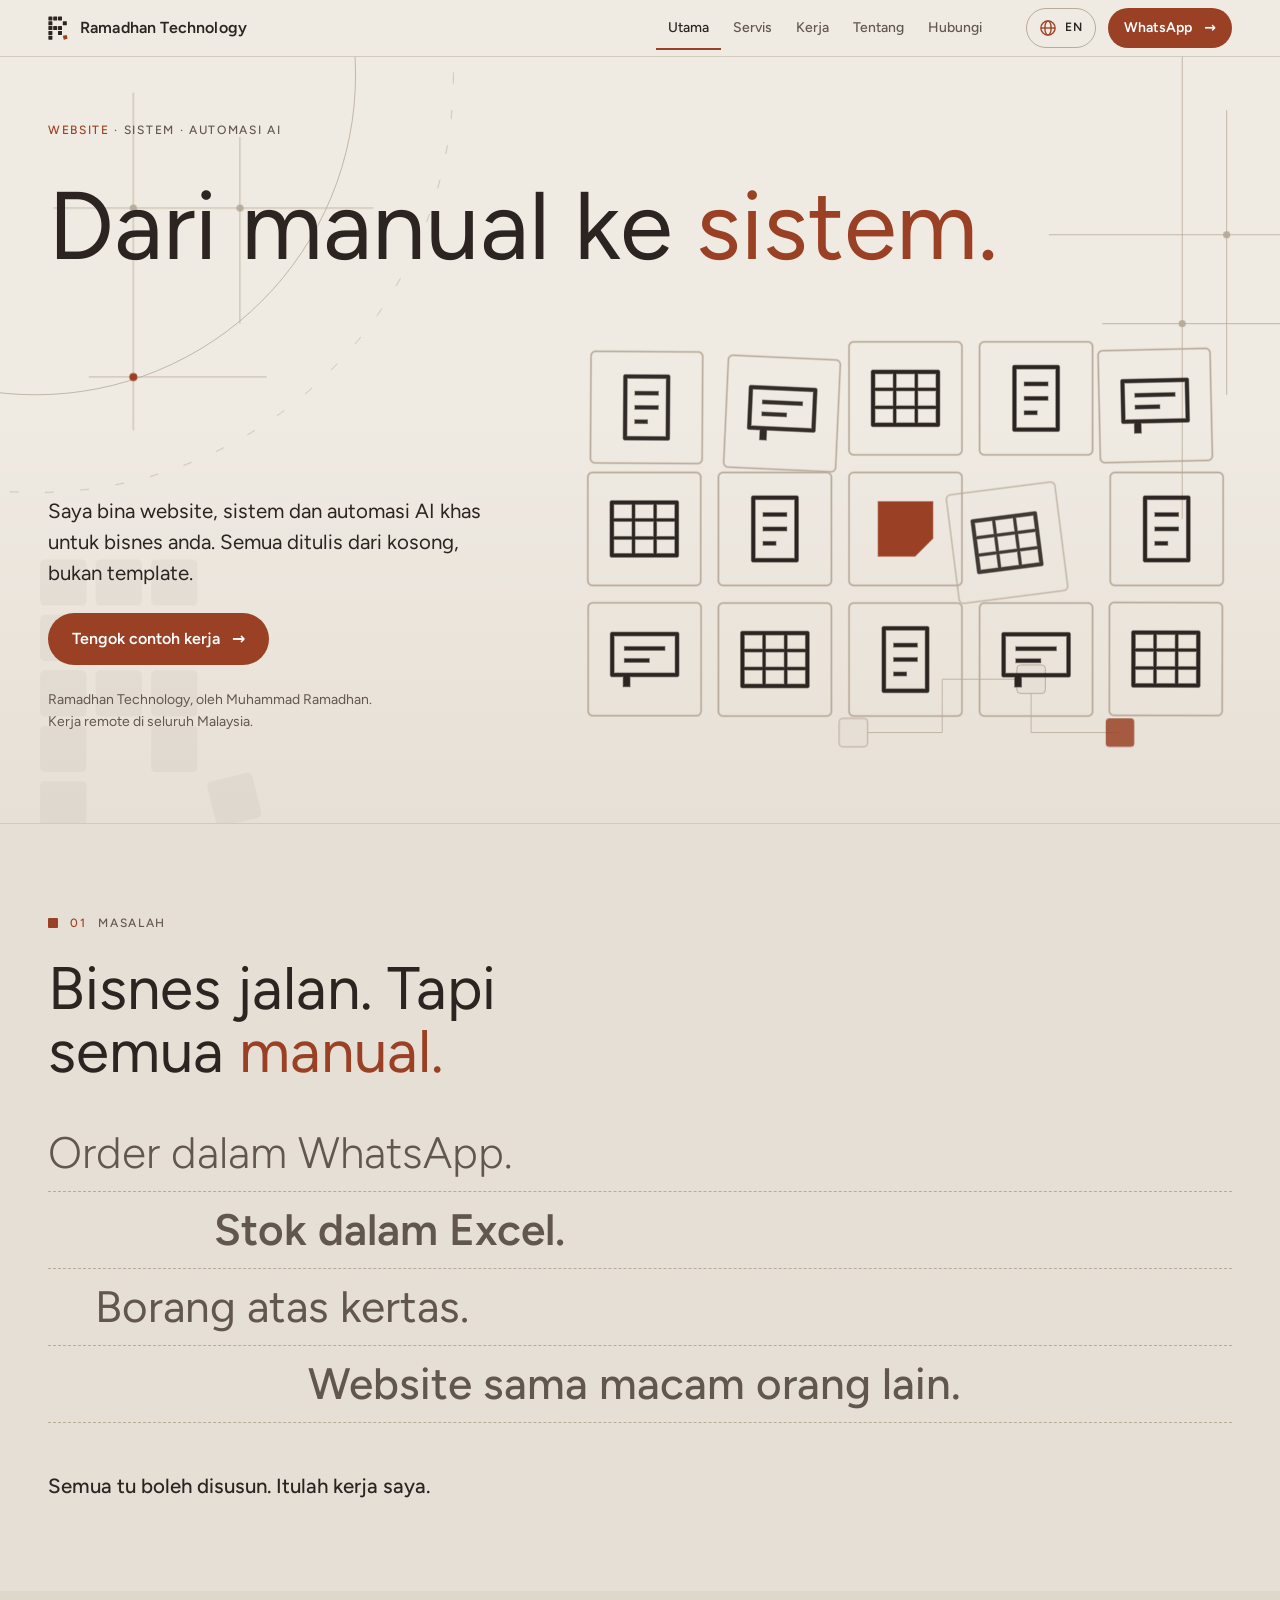
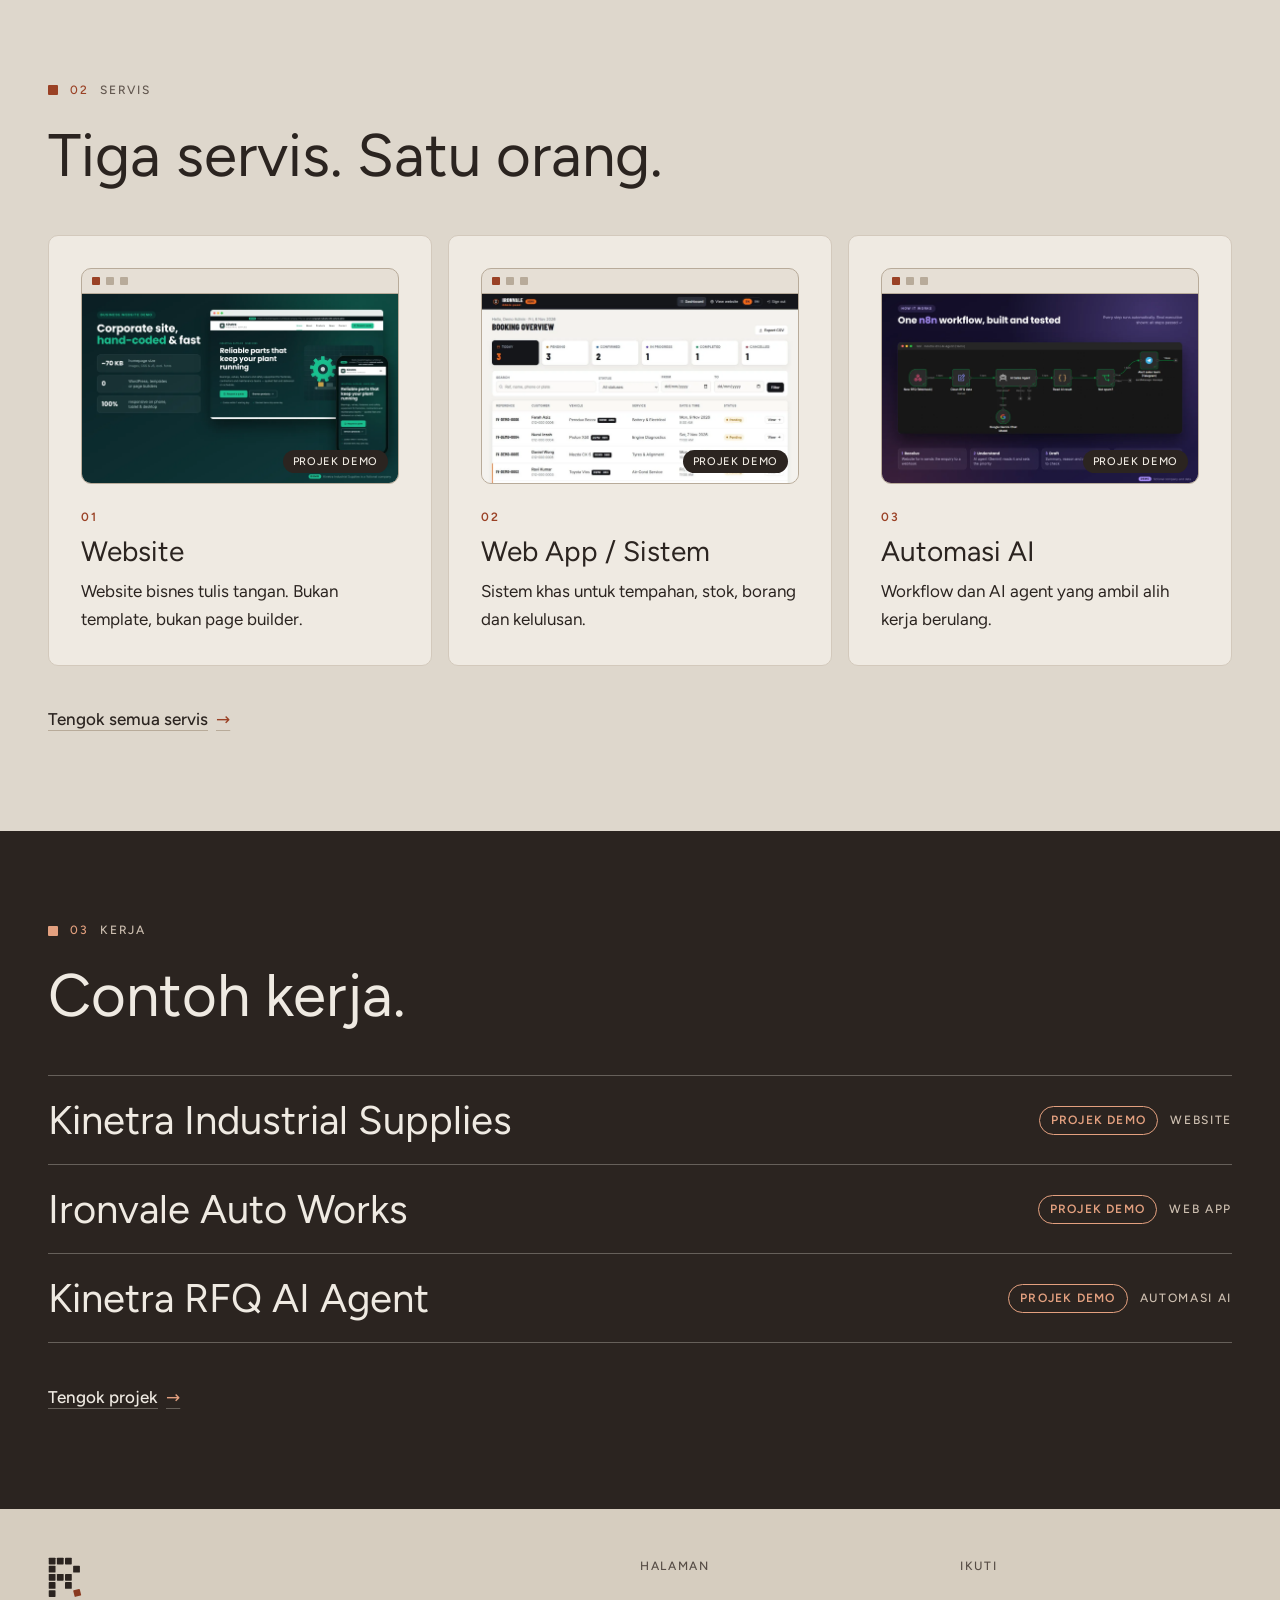
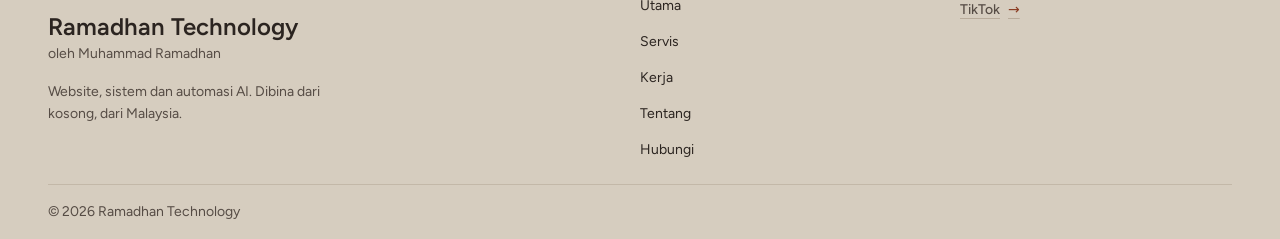
==== ms/index.html @ 1b5b7b39 "Publish site" ====
<!doctype html>
<!-- GENERATED FILE. Do not edit. Source: src/pages/index.php + src/partials/ + src/lang/ms.php. Rebuild: php tools/build.php -->
<html lang="ms">
<head>
  <meta charset="utf-8">
  <meta name="viewport" content="width=device-width, initial-scale=1">

  <title>Ramadhan Technology | Website, sistem dan automasi AI untuk bisnes anda</title>
  <meta name="description" content="Website, sistem web dan automasi AI khas untuk bisnes di Malaysia. Ditulis dari kosong, bukan template. Kerja remote di seluruh Malaysia.">

  <!-- Tells search engines the address of this page and where its other-language twin lives. -->
  <link rel="canonical" href="https://ramadhan-technology.github.io/ms/">
  <link rel="alternate" hreflang="en" href="https://ramadhan-technology.github.io/">
  <link rel="alternate" hreflang="ms" href="https://ramadhan-technology.github.io/ms/">
  <link rel="alternate" hreflang="x-default" href="https://ramadhan-technology.github.io/">
  <meta name="theme-color" content="#E6DFD5">

  <!-- Icons: SVG for browser tabs, PNG for iPhone home screens, manifest for Android "add to home screen". -->
  <link rel="icon" href="../assets/img/logo/favicon.svg" type="image/svg+xml">
  <link rel="apple-touch-icon" href="../assets/img/logo/apple-touch-icon.png">
  <link rel="manifest" href="../site.webmanifest">

  <!-- How the link looks when shared (WhatsApp, TikTok, Facebook, X). The image must be a full address. -->
  <meta property="og:type" content="website">
  <meta property="og:site_name" content="Ramadhan Technology">
  <meta property="og:title" content="Ramadhan Technology | Website, sistem dan automasi AI untuk bisnes anda">
  <meta property="og:description" content="Website, sistem web dan automasi AI khas untuk bisnes di Malaysia. Ditulis dari kosong, bukan template. Kerja remote di seluruh Malaysia.">
  <meta property="og:url" content="https://ramadhan-technology.github.io/ms/">
  <meta property="og:locale" content="ms_MY">
  <meta property="og:image" content="https://ramadhan-technology.github.io/assets/img/og/og-image.png">
  <meta property="og:image:width" content="1200">
  <meta property="og:image:height" content="630">
  <meta property="og:image:alt" content="Ramadhan Technology: Dari manual ke sistem.">
  <meta name="twitter:card" content="summary_large_image">

  <!-- Structured data: tells search engines, in their own format, what this business is.
       Only facts that are true and public. No phone number, no street address, no prices. -->
  <script type="application/ld+json">
{
    "@context": "https://schema.org",
    "@type": "ProfessionalService",
    "name": "Ramadhan Technology",
    "url": "https://ramadhan-technology.github.io/ms/",
    "description": "Website, sistem web dan automasi AI khas untuk bisnes di Malaysia. Ditulis dari kosong, bukan template. Kerja remote di seluruh Malaysia.",
    "image": "https://ramadhan-technology.github.io/assets/img/og/og-image.png",
    "areaServed": {
        "@type": "Country",
        "name": "Malaysia"
    },
    "founder": {
        "@type": "Person",
        "name": "Muhammad Ramadhan"
    },
    "knowsLanguage": [
        "en",
        "ms"
    ],
    "sameAs": [
        "https://www.tiktok.com/@muhamadramadhan5916"
    ],
    "hasOfferCatalog": {
        "@type": "OfferCatalog",
        "name": "Servis",
        "itemListElement": [
            {
                "@type": "Offer",
                "itemOffered": {
                    "@type": "Service",
                    "name": "Website",
                    "description": "Website bisnes tulis tangan. Bukan template, bukan page builder."
                }
            },
            {
                "@type": "Offer",
                "itemOffered": {
                    "@type": "Service",
                    "name": "Web App / Sistem",
                    "description": "Sistem khas untuk tempahan, stok, borang dan kelulusan."
                }
            },
            {
                "@type": "Offer",
                "itemOffered": {
                    "@type": "Service",
                    "name": "Automasi AI",
                    "description": "Workflow dan AI agent yang ambil alih kerja berulang."
                }
            }
        ]
    }
}
  </script>

  <!-- Preload the two fonts so the headline does not flash in a fallback font. -->
  <link rel="preload" href="../assets/fonts/figtree-latin-var.woff2" as="font" type="font/woff2" crossorigin>

  <!-- One stylesheet. It is generated from the six files in assets/css/ by tools/build.php
       (tokens, base, layout, components, sections, motion, in that order). Edit those, not site.css. -->
  <link rel="stylesheet" href="../assets/css/site.css?v=e5fca1a1">

  <!-- Runs before the page is drawn. Adds the class "js" to <html> so motion.css may hide elements that
       JavaScript will animate in. Skipped entirely when the visitor asked for reduced motion.
       Safety net: if the animation code has not started after 4 seconds (slow network, blocked file),
       the class is removed again and everything simply shows. Nothing can stay invisible. -->
  <script>
    if (!matchMedia('(prefers-reduced-motion: reduce)').matches) {
      document.documentElement.classList.add('js');
      setTimeout(function () {
        if (!window.__motionReady) document.documentElement.classList.remove('js');
      }, 4000);
    }
  </script>

  <!-- Libraries (self-hosted, versions in CREDITS.md). "defer" = download in parallel, run after the HTML is parsed, in this order. -->
  <script defer src="../assets/vendor/gsap.min.js?v=ff86cb55"></script>
  <script defer src="../assets/vendor/ScrollTrigger.min.js?v=2e3b8c36"></script>
  <script defer src="../assets/vendor/SplitText.min.js?v=6631fa05"></script>
  <!-- Import map: makes the browser fetch the current version of every JavaScript module (see import_map() in tools/build.php). Must come before the first module script. -->
  <script type="importmap">{
    "imports": {
        "../assets/js/main.js": "../assets/js/main.js?v=f33dfee9",
        "../assets/js/motion/micro.js": "../assets/js/motion/micro.js?v=b229359f",
        "../assets/js/motion/reveal.js": "../assets/js/motion/reveal.js?v=735575f1",
        "../assets/js/motion/sections.js": "../assets/js/motion/sections.js?v=23dfea08",
        "../assets/js/motion/smooth-scroll.js": "../assets/js/motion/smooth-scroll.js?v=a37d7d11",
        "../assets/js/motion/text.js": "../assets/js/motion/text.js?v=7a8203f7",
        "../assets/js/motion/tokens.js": "../assets/js/motion/tokens.js?v=127d6581",
        "../assets/js/webgl/hero-shaders.js": "../assets/js/webgl/hero-shaders.js?v=37693c54",
        "../assets/js/webgl/hero.js": "../assets/js/webgl/hero.js?v=019653df",
        "../assets/js/work.js": "../assets/js/work.js?v=d41ed4db"
    }
}</script>
  <!-- Our own code. type="module" scripts are deferred too and run after the three above. -->
  <script type="module" src="../assets/js/main.js?v=f33dfee9"></script>
</head>
<body>

<a class="skip-link" href="#content">Terus ke kandungan</a>

<!-- SVG artwork defined once and reused with <use>. All original, drawn for this project. -->
<svg width="0" height="0" style="position:absolute" aria-hidden="true" focusable="false">
  <defs>
    <!-- Logo mark "Grid R". currentColor = module colour, --mark-accent = the tilted foot. -->
    <symbol id="mark" viewBox="0 0 50 62">
      <g fill="currentColor">
        <rect x="1" y="1" width="10" height="10" rx="1"/><rect x="13" y="1" width="10" height="10" rx="1"/><rect x="25" y="1" width="10" height="10" rx="1"/>
        <rect x="1" y="13" width="10" height="10" rx="1"/><rect x="37" y="13" width="10" height="10" rx="1"/>
        <rect x="1" y="25" width="10" height="10" rx="1"/><rect x="13" y="25" width="10" height="10" rx="1"/><rect x="25" y="25" width="10" height="10" rx="1"/>
        <rect x="1" y="37" width="10" height="10" rx="1"/><rect x="25" y="37" width="10" height="10" rx="1"/>
        <rect x="1" y="49" width="10" height="10" rx="1"/>
      </g>
      <rect x="38" y="48" width="10" height="10" rx="1" fill="var(--mark-accent, currentColor)" transform="rotate(-14 43 53)"/>
    </symbol>

    <!-- The four "fragments" of a manual business. Each is drawn in a 64x64 box so they can share one grid. -->
    <symbol id="frag-slip" viewBox="0 0 64 64">   <!-- a paper slip -->
      <rect x="12" y="4" width="40" height="56" rx="2" fill="none" stroke="currentColor" stroke-width="2.5"/>
      <path d="M20 18h24M20 28h24M20 38h14" stroke="currentColor" stroke-width="2.5" fill="none"/>
    </symbol>
    <symbol id="frag-chat" viewBox="0 0 64 64">   <!-- a chat bubble -->
      <path d="M6 12h52v32H26l-12 10V44H6z" fill="none" stroke="currentColor" stroke-width="2.5" stroke-linejoin="round"/>
      <path d="M16 24h32M16 33h20" stroke="currentColor" stroke-width="2.5" fill="none"/>
    </symbol>
    <symbol id="frag-cells" viewBox="0 0 64 64">  <!-- spreadsheet cells -->
      <rect x="6" y="10" width="52" height="44" fill="none" stroke="currentColor" stroke-width="2.5"/>
      <path d="M6 25h52M6 40h52M24 10v44M41 10v44" stroke="currentColor" stroke-width="2.5" fill="none"/>
    </symbol>
    <symbol id="frag-note" viewBox="0 0 64 64">   <!-- a sticky note -->
      <path d="M10 10h44v32L42 54H10z" fill="currentColor"/>
    </symbol>

    <!-- One small illustration per service. -->
    <symbol id="art-web" viewBox="0 0 160 100">   <!-- a browser window made of modules -->
      <rect x="2" y="2" width="156" height="96" rx="6" fill="none" stroke="currentColor" stroke-width="2"/>
      <path d="M2 20h156" stroke="currentColor" stroke-width="2"/>
      <rect x="12" y="8" width="6" height="6" fill="currentColor"/><rect x="22" y="8" width="6" height="6" fill="currentColor"/>
      <rect x="14" y="32" width="70" height="12" fill="currentColor"/>
      <rect x="14" y="50" width="46" height="6" fill="currentColor" opacity=".5"/>
      <rect x="14" y="68" width="34" height="14" rx="7" fill="var(--color-accent)"/>
      <rect x="100" y="32" width="44" height="50" fill="none" stroke="currentColor" stroke-width="2"/>
    </symbol>
    <symbol id="art-app" viewBox="0 0 160 100">   <!-- a table of records with one row highlighted -->
      <rect x="2" y="2" width="156" height="96" rx="6" fill="none" stroke="currentColor" stroke-width="2"/>
      <path d="M2 26h156M2 50h156M2 74h156M52 2v96M108 2v96" stroke="currentColor" stroke-width="2" opacity=".55"/>
      <rect x="3" y="51" width="154" height="22" fill="var(--color-accent)"/>
      <rect x="12" y="11" width="28" height="6" fill="currentColor"/><rect x="62" y="11" width="34" height="6" fill="currentColor"/><rect x="118" y="11" width="24" height="6" fill="currentColor"/>
    </symbol>
    <symbol id="art-ai" viewBox="0 0 160 100">    <!-- a workflow: three steps joined by lines -->
      <path d="M34 50h30M96 50h30" stroke="currentColor" stroke-width="2"/>
      <rect x="6" y="36" width="28" height="28" rx="4" fill="none" stroke="currentColor" stroke-width="2"/>
      <rect x="64" y="34" width="32" height="32" rx="4" fill="var(--color-accent)"/>
      <rect x="126" y="36" width="28" height="28" rx="4" fill="none" stroke="currentColor" stroke-width="2"/>
      <path d="M80 34V14h50v22M80 66v20H30V64" stroke="currentColor" stroke-width="2" fill="none" opacity=".55"/>
    </symbol>
  </defs>
</svg>

<header class="site-header">
  <div class="container site-header__inner">
    <a class="brand" href="./" aria-label="Ramadhan Technology, kembali ke halaman utama">
      <svg class="brand__mark" width="20" height="25" aria-hidden="true"><use href="#mark"/></svg>
      <span class="brand__name">Ramadhan Technology</span>
    </a>

    <!-- Desktop menu: a plain row of links (hidden on phones). -->
    <nav class="nav" aria-label="Menu utama">
      <a class="nav__link" href="./" aria-current="page">Utama</a>
      <a class="nav__link" href="services.html">Servis</a>
      <a class="nav__link" href="work.html">Kerja</a>
      <a class="nav__link" href="about.html">Tentang</a>
      <a class="nav__link" href="contact.html">Hubungi</a>
    </nav>

    <div class="site-header__actions">
      <!-- Language switch: a globe plus the code of the OTHER language. One tap goes to the same page
           in that language. It is a plain link (each language is its own page), so no JavaScript. -->
      <a class="lang-switch" href="../" lang="en" hreflang="en">
        <svg class="lang-switch__icon" viewBox="0 0 24 24" width="18" height="18" aria-hidden="true">
          <!-- globe: outline, equator, one meridian -->
          <g fill="none" stroke="currentColor" stroke-width="1.8">
            <circle cx="12" cy="12" r="9.5"/>
            <path d="M2.5 12h19"/>
            <ellipse cx="12" cy="12" rx="4.2" ry="9.5"/>
          </g>
        </svg>
        <!-- Screen readers hear the full sentence; sighted visitors see the short code. -->
        <span class="visually-hidden">Switch to English</span>
        <span aria-hidden="true">EN</span>
      </a>

      <a class="btn btn--small site-header__cta" href="https://wa.me/60196775621?text=Salam%2C%20saya%20nak%20bincang%20projek%20untuk%20bisnes%20saya." target="_blank" rel="noopener">WhatsApp</a>

      <!-- Phone menu: <details> is a native open/close element, so it works without JavaScript (hidden on desktop). -->
      <details class="menu">
        <!-- Three bars that turn into an X when open. The word "Menu" stays for screen readers. -->
        <summary class="menu__button">
          <span class="menu__icon" aria-hidden="true"><i></i><i></i><i></i></span>
          <span class="visually-hidden">Menu</span>
        </summary>
        <nav class="menu__panel" aria-label="Menu utama">
          <a class="menu__link" href="./" aria-current="page">Utama</a>
          <a class="menu__link" href="services.html">Servis</a>
          <a class="menu__link" href="work.html">Kerja</a>
          <a class="menu__link" href="about.html">Tentang</a>
          <a class="menu__link" href="contact.html">Hubungi</a>
        </nav>
      </details>
    </div>
  </div>
</header>

<main id="content">

  <!-- ============================ HERO ============================ -->
  <section class="hero" aria-labelledby="hero-title">
    <div class="backdrop" aria-hidden="true">
      <svg viewBox="0 0 1440 900" preserveAspectRatio="xMidYMin slice" focusable="false">
        <defs>
          <radialGradient id="bd-glow" cx="78%" cy="18%" r="55%">
            <stop offset="0" style="stop-color: var(--color-backdrop-glow); stop-opacity: 1"/>
            <stop offset="1" style="stop-color: var(--color-backdrop-glow); stop-opacity: 0"/>
          </radialGradient>
          <linearGradient id="bd-mist" x1="0" y1="0" x2="0" y2="1">
            <stop offset="0.45" style="stop-color: var(--color-bg); stop-opacity: 0"/>
            <stop offset="1" style="stop-color: var(--color-bg); stop-opacity: 1"/>
          </linearGradient>
        </defs>

        <!-- soft light and mist -->
        <rect width="1440" height="900" fill="url(#bd-glow)"/>
        <rect width="1440" height="900" fill="url(#bd-mist)"/>

        <!-- large arcs, top left -->
        <circle class="backdrop__line" pathLength="1" cx="40" cy="20" r="360"/>
        <circle class="backdrop__line backdrop__line--faint" pathLength="1" cx="40" cy="20" r="470"/>

        <!-- crosshair cluster, top left -->
        <line class="backdrop__line" pathLength="1" x1="150" y1="40"  x2="150" y2="420"/>
        <line class="backdrop__line" pathLength="1" x1="270" y1="90"  x2="270" y2="300"/>
        <line class="backdrop__line" pathLength="1" x1="60"  y1="170" x2="420" y2="170"/>
        <line class="backdrop__line" pathLength="1" x1="100" y1="360" x2="300" y2="360"/>
        <circle class="backdrop__node" cx="150" cy="170" r="4"/>
        <circle class="backdrop__node" cx="270" cy="170" r="4"/>
        <circle class="backdrop__node backdrop__node--accent" cx="150" cy="360" r="4.5"/>

        <!-- crosshair cluster, right -->
        <line class="backdrop__line" pathLength="1" x1="1330" y1="0"   x2="1330" y2="520"/>
        <line class="backdrop__line" pathLength="1" x1="1380" y1="60"  x2="1380" y2="380"/>
        <line class="backdrop__line" pathLength="1" x1="1180" y1="200" x2="1440" y2="200"/>
        <line class="backdrop__line" pathLength="1" x1="1240" y1="300" x2="1440" y2="300"/>
        <circle class="backdrop__node" cx="1380" cy="200" r="4"/>
        <circle class="backdrop__node" cx="1330" cy="300" r="4"/>

        <!-- a small workflow: three modules joined by right-angled connectors, bottom right -->
        <path class="backdrop__line" pathLength="1" d="M960 760 H1060 V700 H1160 V760 H1260"/>
        <rect class="backdrop__module" x="944" y="744" width="32" height="32" rx="4"/>
        <rect class="backdrop__module" x="1144" y="684" width="32" height="32" rx="4"/>
        <rect class="backdrop__module backdrop__module--accent" x="1244" y="744" width="32" height="32" rx="4"/>

        <!-- Grid R mark as a watermark, bottom left -->
        <g class="backdrop__mark" transform="translate(40 560) scale(5.2)">
          <rect x="1" y="1" width="10" height="10" rx="1"/><rect x="13" y="1" width="10" height="10" rx="1"/><rect x="25" y="1" width="10" height="10" rx="1"/>
          <rect x="1" y="13" width="10" height="10" rx="1"/><rect x="37" y="13" width="10" height="10" rx="1"/>
          <rect x="1" y="25" width="10" height="10" rx="1"/><rect x="13" y="25" width="10" height="10" rx="1"/><rect x="25" y="25" width="10" height="10" rx="1"/>
          <rect x="1" y="37" width="10" height="10" rx="1"/><rect x="25" y="37" width="10" height="10" rx="1"/>
          <rect x="1" y="49" width="10" height="10" rx="1"/>
          <rect x="38" y="48" width="10" height="10" rx="1" transform="rotate(-14 43 53)"/>
        </g>
      </svg>
    </div>
    <div class="container hero__inner">
      <p class="label hero__label"><span class="label__accent">Website</span> · Sistem · Automasi AI</p>

      <h1 class="hero__title" id="hero-title">Dari manual ke <span class="accent">sistem.</span></h1>

      <div class="hero__body">
        <p class="lead hero__lead">Saya bina website, sistem dan automasi AI khas untuk bisnes anda. Semua ditulis dari kosong, bukan template.</p>
        <div class="hero__cta">
          <!-- One WhatsApp button per screen size is enough (header on desktop, floating button on phones),
               so the hero leads to the proof instead (Ramadhan, 2026-11-15). -->
          <a class="btn" href="work.html">Tengok contoh kerja</a>
        </div>
        <p class="hero__byline">Ramadhan Technology, oleh Muhammad Ramadhan. Kerja remote di seluruh Malaysia.</p>
      </div>

      <!-- Static picture of the idea: loose fragments on the left, the same fragments locked into a grid on the right.
           In Phase 3 the WebGL effect is layered over this; it stays as the fallback when WebGL is unavailable. -->
      <figure class="hero__visual" aria-hidden="true">
        <svg viewBox="0 0 720 340" preserveAspectRatio="xMidYMid meet">
          <!-- Loose: rotated, overlapping, dim -->
          <g class="hero__loose">
            <use href="#frag-slip"  width="80" height="80" transform="translate(18 26) rotate(-14 40 40)"/>
            <use href="#frag-chat"  width="84" height="84" transform="translate(122 8) rotate(9 42 42)"/>
            <use href="#frag-cells" width="76" height="76" transform="translate(44 150) rotate(18 38 38)"/>
            <use href="#frag-note"  width="58" height="58" transform="translate(168 112) rotate(-22 29 29)"/>
            <use href="#frag-chat"  width="72" height="72" transform="translate(4 252) rotate(-7 36 36)"/>
            <use href="#frag-slip"  width="74" height="74" transform="translate(150 232) rotate(12 37 37)"/>
          </g>
          <!-- On the way: almost straight -->
          <g class="hero__moving">
            <use href="#frag-cells" width="64" height="64" transform="translate(262 52) rotate(6 32 32)"/>
            <use href="#frag-note"  width="50" height="50" transform="translate(290 212) rotate(-8 25 25)"/>
          </g>
          <!-- Ordered: a 3x3 grid, 104 px pitch, every piece upright -->
          <g class="hero__grid">
            <g fill="none" stroke="var(--color-line-strong)" stroke-width="1.5">
              <rect x="396" y="14"  width="96" height="96" rx="6"/><rect x="500" y="14"  width="96" height="96" rx="6"/><rect x="604" y="14"  width="96" height="96" rx="6"/>
              <rect x="396" y="118" width="96" height="96" rx="6"/><rect x="500" y="118" width="96" height="96" rx="6"/><rect x="604" y="118" width="96" height="96" rx="6"/>
              <rect x="396" y="222" width="96" height="96" rx="6"/><rect x="500" y="222" width="96" height="96" rx="6"/><rect x="604" y="222" width="96" height="96" rx="6"/>
            </g>
            <use href="#frag-slip"  width="60" height="60" x="414" y="32"/>
            <use href="#frag-chat"  width="60" height="60" x="518" y="32"/>
            <use href="#frag-cells" width="60" height="60" x="622" y="32"/>
            <use href="#frag-cells" width="60" height="60" x="414" y="136"/>
            <use href="#frag-note"  width="60" height="60" x="518" y="136" class="accent"/>
            <use href="#frag-slip"  width="60" height="60" x="622" y="136"/>
            <use href="#frag-chat"  width="60" height="60" x="414" y="240"/>
            <use href="#frag-slip"  width="60" height="60" x="518" y="240"/>
            <use href="#frag-cells" width="60" height="60" x="622" y="240"/>
          </g>
        </svg>
      </figure>
    </div>
  </section>

  <!-- ============================ 01 THE PROBLEM ============================ -->
  <section class="section problem" aria-labelledby="problem-title">
    <div class="container">
      <p class="section-tag"><span class="section-tag__num">01</span> Masalah</p>
      <h2 data-reveal="lines" class="section-title" id="problem-title">Bisnes jalan. Tapi semua <span class="accent">manual.</span></h2>

      <!-- Each line is set at a different width on purpose: the type itself looks disorganised.
           On scroll they line up (assets/js/motion/sections.js). -->
      <ul class="problem__list">
        <li class="problem__item problem__item--a">Order dalam WhatsApp.</li>
        <li class="problem__item problem__item--b">Stok dalam Excel.</li>
        <li class="problem__item problem__item--c">Borang atas kertas.</li>
        <li class="problem__item problem__item--d">Website sama macam orang lain.</li>
      </ul>

      <p data-reveal="fade" class="lead problem__close">Semua tu boleh disusun. Itulah kerja saya.</p>
    </div>
  </section>

  <!-- ============================ 02 SERVICES (summary) ============================ -->
  <section class="section section--band" aria-labelledby="services-title">
    <div class="container">
      <p class="section-tag"><span class="section-tag__num">02</span> Servis</p>
      <h2 data-reveal="lines" class="section-title" id="services-title">Tiga servis. Satu orang.</h2>

      <div class="teasers">
        <a data-reveal="snap" class="card teaser" href="services.html#web">
          <figure class="mini-frame" aria-hidden="true"><div class="frame__bar"><i></i><i></i><i></i></div><img src="../assets/img/work/kinetra-01.webp" width="1280" height="769" loading="lazy" decoding="async" alt=""><span class="mini-frame__badge">Projek demo</span></figure>          <p class="service__num">01</p>
          <h3 class="service__title">Website</h3>
          <p class="service__text">Website bisnes tulis tangan. Bukan template, bukan page builder.</p>
        </a>
        <a data-reveal="snap" class="card teaser" href="services.html#app">
          <figure class="mini-frame" aria-hidden="true"><div class="frame__bar"><i></i><i></i><i></i></div><img src="../assets/img/work/ironvale-02.webp" width="1280" height="769" loading="lazy" decoding="async" alt=""><span class="mini-frame__badge">Projek demo</span></figure>          <p class="service__num">02</p>
          <h3 class="service__title">Web App / Sistem</h3>
          <p class="service__text">Sistem khas untuk tempahan, stok, borang dan kelulusan.</p>
        </a>
        <a data-reveal="snap" class="card teaser" href="services.html#ai">
          <figure class="mini-frame" aria-hidden="true"><div class="frame__bar"><i></i><i></i><i></i></div><img src="../assets/img/work/rfq-agent-01.webp" width="1280" height="769" loading="lazy" decoding="async" alt=""><span class="mini-frame__badge">Projek demo</span></figure>          <p class="service__num">03</p>
          <h3 class="service__title">Automasi AI</h3>
          <p class="service__text">Workflow dan AI agent yang ambil alih kerja berulang.</p>
        </a>
      </div>

      <p data-reveal="fade" class="section-more"><a class="link-arrow" href="services.html">Tengok semua servis</a></p>
    </div>
  </section>

  <!-- ============================ 03 WORK (teaser) ============================ -->
  <section class="section section--dark" aria-labelledby="work-title">
    <div class="container">
      <p class="section-tag"><span class="section-tag__num">03</span> Kerja</p>
      <h2 data-reveal="lines" class="section-title" id="work-title">Contoh kerja.</h2>

      <ul class="work-index">
        <li data-reveal="snap">
          <a class="work-index__row" href="work.html#kinetra">
            <span class="work-index__title">Kinetra Industrial Supplies</span>
            <span class="work-index__meta"><span class="badge">Projek demo</span> <span class="label">Website</span></span>
          </a>
        </li>
        <li data-reveal="snap">
          <a class="work-index__row" href="work.html#ironvale">
            <span class="work-index__title">Ironvale Auto Works</span>
            <span class="work-index__meta"><span class="badge">Projek demo</span> <span class="label">Web App</span></span>
          </a>
        </li>
        <li data-reveal="snap">
          <a class="work-index__row" href="work.html#rfq-agent">
            <span class="work-index__title">Kinetra RFQ AI Agent</span>
            <span class="work-index__meta"><span class="badge">Projek demo</span> <span class="label">Automasi AI</span></span>
          </a>
        </li>
      </ul>

      <p data-reveal="fade" class="section-more"><a class="link-arrow" href="work.html">Tengok projek</a></p>
    </div>
  </section>
</main>

<footer class="site-footer">
  <div class="container site-footer__inner">
    <div class="site-footer__brand">
      <svg class="site-footer__mark" width="34" height="42" aria-hidden="true"><use href="#mark"/></svg>
      <p class="site-footer__name">Ramadhan Technology</p>
      <p class="site-footer__by">oleh Muhammad Ramadhan</p>
      <p class="site-footer__line">Website, sistem dan automasi AI. Dibina dari kosong, dari Malaysia.</p>
    </div>

    <nav class="site-footer__links" aria-label="Halaman">
      <p class="label">Halaman</p>
      <a class="footer-link" href="./">Utama</a>
      <a class="footer-link" href="services.html">Servis</a>
      <a class="footer-link" href="work.html">Kerja</a>
      <a class="footer-link" href="about.html">Tentang</a>
      <a class="footer-link" href="contact.html">Hubungi</a>
    </nav>

    <div class="site-footer__links">
      <p class="label">Ikuti</p>
      <a class="link-arrow" href="https://www.tiktok.com/@muhamadramadhan5916" target="_blank" rel="noopener">TikTok</a>
    </div>

    <div class="site-footer__legal">
      <p>© 2026 Ramadhan Technology</p>
      <!-- SSM REGISTRATION SLOT (hidden on purpose).
           Do NOT show this until the registration is confirmed active by the owner.
           To show it: in src/partials/footer.php, fill in the number and move the <p> line below out of this comment.
           <p>No. Pendaftaran SSM: [PLACEHOLDER: SSM number]</p>
      -->
    </div>
  </div>
</footer>

<!-- Floating WhatsApp button, phones only (hidden from 45rem up, where the header button takes over).
     Round icon button when the OFFICIAL WhatsApp icon is saved as assets/img/brand/whatsapp.svg
     (download it from Meta's WhatsApp brand resources; use it unchanged). Without that file: a small text pill. -->
<a class="fab fab--icon" href="https://wa.me/60196775621?text=Salam%2C%20saya%20nak%20bincang%20projek%20untuk%20bisnes%20saya." target="_blank" rel="noopener" aria-label="WhatsApp saya"><img src="../assets/img/brand/whatsapp.svg" width="30" height="30" alt=""></a>

</body>
</html>
---- assets/css/site.css ----
/* GENERATED by tools/build.php from the other CSS files in this folder. Do not edit. */
@font-face{font-family: "Figtree";src: url("../fonts/figtree-latin-var.woff2") format("woff2");font-weight: 300 900;font-display: swap}:root{--color-bg: #E6DFD5;--color-bg-raised: #EFEAE2;--color-line: #D3C9BC;--color-line-strong: #B8AB9A;--color-text: #2B2420;--color-text-dim: #62574F;--color-accent: #9A4125;--color-accent-on-light: #9A4125;--color-on-accent: #FFFFFF;--color-paper: #EFEAE2;--color-ink: #2B2420;--color-bg-band: #DED7CC;--color-accent-on-dark: #E3A07F;--color-text-dim-on-dark: #CDBFB0;--color-backdrop-glow: #EFEAE2;--color-error: #B42318;--font-display: "Figtree", system-ui, -apple-system, "Segoe UI", Roboto, sans-serif;--font-body: "Figtree", system-ui, -apple-system, "Segoe UI", Roboto, sans-serif;--stretch-tight: 100%;--stretch-snug: 100%;--stretch-normal: 100%;--stretch-wide: 100%;--fs-hero: clamp(2.75rem, 7.5vw, 6rem);--fs-h2: clamp(2rem, 5vw, 3.75rem);--fs-h3: clamp(1.375rem, 2.4vw, 1.75rem);--fs-lead: clamp(1.125rem, 1.6vw, 1.375rem);--fs-body: 1.0625rem;--fs-small: 0.875rem;--fs-label: 0.75rem;--fw-body: 400;--fw-medium: 500;--fw-strong: 600;--fw-display: 400;--lh-tight: 1.05;--lh-snug: 1.1;--lh-body: 1.6;--tracking-label: 0.14em;--space-1: 0.25rem;--space-2: 0.5rem;--space-3: 0.75rem;--space-4: 1rem;--space-5: 1.5rem;--space-6: 2rem;--space-7: 3rem;--space-8: 4rem;--space-9: 6rem;--section-gap: clamp(3.5rem, 7vw, 6rem);--page-max: 82rem;--gutter: clamp(1rem, 4vw, 3rem);--header-h: 3.5rem;--radius-s: 4px;--radius-m: 10px;--radius-pill: 999px;--module: 10px;--dur-fast: 150ms;--dur-base: 300ms;--dur-slow: 700ms;--ease-out: cubic-bezier(0.16, 1, 0.3, 1);--ease-in-out: cubic-bezier(0.65, 0, 0.35, 1)}*, *::before, *::after{box-sizing: border-box}html{-webkit-text-size-adjust: 100%;scroll-padding-top: calc(var(--header-h) + 1rem)}body{margin: 0;background: var(--color-bg);color: var(--color-text);font-family: var(--font-body);font-size: var(--fs-body);font-weight: var(--fw-body);line-height: var(--lh-body);-webkit-font-smoothing: antialiased;overflow-wrap: break-word}h1, h2, h3, h4, p, ul, ol, dl, dd, figure, blockquote{margin: 0}ul, ol{padding: 0;list-style: none}img, svg{display: block;max-width: 100%}img{height: auto}a{color: inherit}button{font: inherit;color: inherit}:focus-visible{outline: 2px solid var(--color-accent);outline-offset: 3px;border-radius: 2px}::selection{background: var(--color-accent);color: var(--color-on-accent)}.visually-hidden{position: absolute;width: 1px;height: 1px;margin: -1px;padding: 0;border: 0;overflow: hidden;clip-path: inset(50%);white-space: nowrap}.skip-link{position: absolute;left: var(--gutter);top: -100px;z-index: 100;padding: var(--space-3) var(--space-4);background: var(--color-accent);color: var(--color-on-accent);font-weight: 700;border-radius: var(--radius-s)}.skip-link:focus{top: var(--space-3)}strong, b{font-weight: var(--fw-strong)}.container{width: 100%;max-width: var(--page-max);margin-inline: auto;padding-inline: var(--gutter)}main{overflow-x: clip}.section{padding-block: var(--section-gap);border-top: 1px solid var(--color-line)}.section-tag{display: flex;align-items: center;gap: var(--space-3);margin-bottom: var(--space-5);font-size: var(--fs-label);font-weight: var(--fw-medium);letter-spacing: var(--tracking-label);text-transform: uppercase;color: var(--color-text-dim)}.section-tag__num{color: var(--color-accent)}.section-tag::before{content: "";width: var(--module);height: var(--module);background: var(--color-accent);border-radius: 1px}.section-title{max-width: 20ch;font-family: var(--font-display);font-size: var(--fs-h2);font-weight: var(--fw-display);font-stretch: var(--stretch-tight);line-height: var(--lh-tight);text-transform: none;text-wrap: balance}.section-title--long{max-width: 20ch;font-size: clamp(2rem, 6.5vw, 4.25rem)}@media (min-width: 60rem){.section-title{font-stretch: var(--stretch-snug)}}.site-header{position: sticky;top: 0;z-index: 50;background: var(--color-bg-raised);border-bottom: 1px solid var(--color-line);transition: transform 350ms var(--ease-out)}.site-header.is-hidden{transform: translateY(-100%)}@media (prefers-reduced-motion: reduce){.site-header{transition: none}}.site-header__inner{display: flex;align-items: center;justify-content: space-between;gap: var(--space-4);height: var(--header-h)}.site-header__actions{display: flex;align-items: center;gap: var(--space-3)}.site-header .site-header__cta{display: none}@media (min-width: 45rem){.site-header .site-header__cta{display: inline-flex}}.site-footer{--color-text-dim: #564C45;--color-accent: #8A3A20;--color-line: #C3B8A8;background: #D6CDBF;border-top: 0;padding-block: var(--space-7) var(--space-6);color: var(--color-text-dim);font-size: var(--fs-small)}@media (max-width: 44.99rem){.site-footer{padding-bottom: var(--space-4)}.site-footer__legal{padding-right: 80px}}.site-footer__inner{display: grid;gap: var(--space-7)}.site-footer__mark{color: var(--color-text);--mark-accent: var(--color-accent);margin-bottom: var(--space-4)}.site-footer__name{font-family: var(--font-display);font-size: 1.5rem;font-weight: var(--fw-strong);font-stretch: var(--stretch-snug);line-height: 1;text-transform: none;color: var(--color-text)}.site-footer__by{margin-top: var(--space-1)}.site-footer__line{margin-top: var(--space-4);max-width: 32ch}.site-footer__links .label, .site-footer__lang .label{margin-bottom: var(--space-3)}.site-footer__legal{border-top: 1px solid var(--color-line);padding-top: var(--space-4);margin-top: calc(var(--space-4) - var(--space-7))}@media (min-width: 45rem){.site-footer{padding-bottom: var(--space-4)}.site-footer__inner{grid-template-columns: 2fr 1fr 1fr}.site-footer__legal{grid-column: 1 / -1}}.site-footer__links{display: grid;justify-items: start;align-content: start}.footer-link{display: inline-flex;align-items: center;min-height: 36px;color: var(--color-text);text-decoration: none}.footer-link:hover{color: var(--color-accent)}.nav{display: none}.nav__link{display: inline-flex;align-items: center;min-height: 44px;padding: 0 var(--space-3);font-size: var(--fs-small);font-weight: var(--fw-medium);text-decoration: none;color: var(--color-text-dim)}.nav__link:hover{color: var(--color-text)}.nav__link[aria-current="page"]{color: var(--color-text);box-shadow: inset 0 -2px 0 var(--color-accent)}.menu__button{display: grid;place-items: center;width: 44px;height: 44px;margin-right: -10px;cursor: pointer;list-style: none}.menu__button::-webkit-details-marker{display: none}.menu__icon{display: grid;gap: 6px;width: 24px}.menu__icon i{height: 2px;background: var(--color-text);border-radius: 1px;transition: transform var(--dur-base) var(--ease-out), opacity var(--dur-fast) var(--ease-out)}.menu[open] .menu__icon i:nth-child(1){transform: translateY(8px) rotate(45deg)}.menu[open] .menu__icon i:nth-child(2){opacity: 0}.menu[open] .menu__icon i:nth-child(3){transform: translateY(-8px) rotate(-45deg)}.menu__panel{position: fixed;left: 0;right: 0;top: var(--header-h);bottom: 0;display: flex;flex-direction: column;padding: var(--space-4) var(--gutter) calc(var(--space-6) + env(safe-area-inset-bottom, 0px));overflow-y: auto;background: var(--color-ink);color: var(--color-paper);--color-line: rgba(239, 234, 226, 0.14);--color-accent: var(--color-accent-on-dark);--color-on-accent: var(--color-ink)}html:has(.menu[open]){overflow: hidden}.menu__cta{margin-top: auto;padding-top: var(--space-6)}.menu__cta .btn{width: 100%;justify-content: center}.menu__link{display: flex;align-items: center;min-height: 56px;border-bottom: 1px solid var(--color-line);font-family: var(--font-display);font-size: 1.25rem;font-weight: var(--fw-display);font-stretch: var(--stretch-snug);text-transform: none;text-decoration: none}.menu__link[aria-current="page"]{color: var(--color-accent)}@media (min-width: 60rem){.nav{display: flex;margin-left: auto;margin-right: var(--space-4)}.menu{display: none}}.section--band{background: var(--color-bg-band);border-top: 0}.section--dark, .cta{--color-bg: var(--color-ink);--color-bg-raised: #352D28;--color-text: var(--color-paper);--color-text-dim: var(--color-text-dim-on-dark);--color-line: rgba(239, 234, 226, 0.14);--color-line-strong: rgba(239, 234, 226, 0.3);--color-accent: var(--color-accent-on-dark);--color-on-accent: var(--color-ink);background: var(--color-bg);color: var(--color-text);border-top: 0}.page-head{padding-block: var(--space-8) var(--space-7)}.page-head__lead{margin-top: var(--space-5);color: var(--color-text-dim)}.section--flush{border-top: 0;padding-top: 0}.section--flush .bento, .section--flush .work__list, .section--flush .why__grid{margin-top: 0}.section-more{margin-top: var(--space-6)}.accent{color: var(--color-accent)}.lead{font-size: var(--fs-lead);line-height: 1.5;max-width: 44ch}.label{font-size: var(--fs-label);font-weight: var(--fw-medium);letter-spacing: var(--tracking-label);text-transform: uppercase;color: var(--color-text-dim)}.label__accent{color: var(--color-accent)}.brand{display: inline-flex;align-items: center;gap: var(--space-3);min-height: 44px;text-decoration: none;--mark-accent: var(--color-accent)}.brand__mark{flex: none}.brand__name{font-family: var(--font-display);font-size: 1rem;font-weight: var(--fw-strong);font-stretch: var(--stretch-snug);line-height: 1;text-transform: none;letter-spacing: 0.01em;max-width: 6.2em;font-size: 0.875rem}@media (min-width: 45rem){.brand__name{max-width: none;font-size: 1rem;white-space: nowrap}}.btn{display: inline-flex;align-items: center;justify-content: center;gap: var(--space-3);min-height: 52px;padding: 0 var(--space-5);border-radius: var(--radius-pill);background: var(--color-accent);color: var(--color-on-accent);font-weight: var(--fw-strong);font-size: 1rem;line-height: 1;text-decoration: none;white-space: nowrap}.btn::after{content: "\2192"}.btn:hover{background: var(--color-text)}.btn--small{min-height: 40px;padding: 0 var(--space-4);font-size: var(--fs-small)}.btn--big{min-height: 64px;padding: 0 var(--space-6);font-size: 1.125rem}.btn--ink{background: var(--color-ink);color: var(--color-paper)}.btn--ink:hover{background: var(--color-paper);color: var(--color-ink)}.link-arrow{display: inline-flex;align-items: center;gap: var(--space-2);min-height: 44px;font-weight: var(--fw-medium);text-decoration: underline;text-decoration-color: var(--color-line-strong);text-underline-offset: 0.3em}.link-arrow::after{content: "\2192";color: var(--color-accent)}.link-arrow:hover{text-decoration-color: var(--color-accent)}.fab{position: fixed;right: var(--space-4);bottom: calc(var(--space-4) + env(safe-area-inset-bottom, 0px));z-index: 40;display: inline-flex;align-items: center;gap: var(--space-2);min-height: 48px;padding: 0 var(--space-5);border-radius: var(--radius-pill);background: var(--color-accent);color: var(--color-on-accent);font-weight: var(--fw-strong);text-decoration: none;box-shadow: 0 0 0 4px var(--color-bg)}.fab::after{content: "\2192"}.fab{min-height: 44px;padding: 0 var(--space-4);font-size: var(--fs-small)}.fab--icon{width: 56px;height: 56px;min-height: 0;padding: 0;justify-content: center;background: #FFFFFF;box-shadow: 0 6px 18px rgba(43, 36, 32, 0.22)}.fab--icon::after{content: none}@media (min-width: 45rem){.fab{display: none}}.lang-switch{display: inline-flex;align-items: center;gap: var(--space-2);min-height: 40px;padding: 0 var(--space-3);border: 1px solid var(--color-line-strong);border-radius: var(--radius-pill);font-size: var(--fs-label);font-weight: var(--fw-strong);letter-spacing: 0.08em;text-decoration: none}.lang-switch__icon{flex: none;color: var(--color-accent)}.lang-switch:hover{border-color: var(--color-text)}.card{padding: var(--space-5);background: var(--color-bg-raised);border: 1px solid var(--color-line);border-radius: var(--radius-m)}@media (min-width: 45rem){.card{padding: var(--space-6)}}.chips{display: flex;flex-wrap: wrap;gap: var(--space-2)}.chips li{padding: 0.3rem 0.75rem;border: 1px solid var(--color-line-strong);border-radius: var(--radius-pill);font-size: var(--fs-small);line-height: 1.4}.badge{display: inline-block;padding: 0.25rem 0.7rem;border: 1.5px solid var(--color-accent);border-radius: var(--radius-pill);color: var(--color-accent);font-size: var(--fs-label);font-weight: var(--fw-strong);letter-spacing: 0.1em;text-transform: uppercase}.ticks li{position: relative;padding-left: 1.5rem}.ticks li + li{margin-top: var(--space-2)}.ticks li::before{content: "";position: absolute;left: 0;top: 0.5em;width: 8px;height: 8px;background: var(--color-accent);border-radius: 1px}.placeholder{display: grid;place-items: center;aspect-ratio: 5 / 3;padding: var(--space-4);border: 1.5px dashed var(--color-line-strong);border-radius: var(--radius-m);background: repeating-linear-gradient(135deg, transparent 0 14px, rgb(243 238 228 / 0.035) 14px 28px), var(--color-bg-raised);color: var(--color-text-dim);font-size: var(--fs-label);letter-spacing: 0.04em;text-align: center}.hero, .page-head{position: relative;isolation: isolate;overflow: hidden}.hero, .page-head{background: var(--color-bg-raised)}.backdrop{position: absolute;inset: 0;z-index: -1;pointer-events: none}.backdrop svg{width: 100%;height: 100%;display: block}.backdrop__line{fill: none;stroke: var(--color-line-strong);stroke-width: 1;vector-effect: non-scaling-stroke;opacity: 0.8}.backdrop__line--faint{stroke-dasharray: 0.003 0.009;opacity: 0.6}.backdrop__node{fill: var(--color-line-strong)}.backdrop__node--accent{fill: var(--color-accent)}.backdrop__module{fill: var(--color-bg);stroke: var(--color-line-strong);stroke-width: 1;vector-effect: non-scaling-stroke}.backdrop__module--accent{fill: var(--color-accent);stroke: none;opacity: 0.85}.backdrop__mark{fill: var(--color-text);opacity: 0.035}@media (max-width: 47.99rem){.backdrop{opacity: 0.6}}.hero{padding-block: var(--space-7) var(--section-gap)}.hero__inner{display: grid;gap: var(--space-6)}.hero__title{font-family: var(--font-display);font-size: var(--fs-hero);font-weight: var(--fw-display);font-stretch: var(--stretch-tight);line-height: 1.05;text-transform: none;text-wrap: balance;margin-top: calc(var(--space-3) * -1)}.hero__body{display: grid;gap: var(--space-5);align-content: start}.hero__cta{display: flex;flex-wrap: wrap;align-items: center;gap: var(--space-4) var(--space-5)}.hero__byline{max-width: 36ch;font-size: var(--fs-small);color: var(--color-text-dim)}.hero__visual{position: relative;aspect-ratio: 4 / 3}.hero__visual svg, .hero__canvas{position: absolute;inset: 0;width: 100%;height: 100%}.hero__loose{color: var(--color-text-dim);opacity: 0.5}.hero__moving{color: var(--color-text-dim);opacity: 0.8}.hero__grid{color: var(--color-text)}.hero__grid .accent{color: var(--color-accent)}@media (min-width: 60rem){.hero{padding-top: var(--space-8)}.hero__inner{grid-template-columns: minmax(0, 5fr) minmax(0, 7fr);column-gap: var(--space-8);row-gap: var(--space-7);align-items: end}.hero__label, .hero__title{grid-column: 1 / -1}.hero__visual{aspect-ratio: 16 / 10}.hero__title{font-stretch: var(--stretch-snug)}}.problem__list{margin-top: var(--space-7);display: grid;gap: var(--space-4)}.problem__item{padding-bottom: var(--space-4);border-bottom: 1px dashed var(--color-line-strong);font-family: var(--font-display);font-size: clamp(1.5rem, 4vw, 2.75rem);line-height: 1;text-transform: none;color: var(--color-text-dim)}.problem__item{font-stretch: calc(var(--w) * 1%);font-weight: var(--wt);padding-left: calc(var(--indent) * 1%)}.problem__item--a{--w: 100;--wt: 300;--indent: 0}.problem__item--b{--w: 100;--wt: 600;--indent: 14}.problem__item--c{--w: 100;--wt: 400;--indent: 4}.problem__item--d{--w: 100;--wt: 500;--indent: 22}.problem__close{margin-top: var(--space-7);color: var(--color-text);font-weight: var(--fw-medium)}.bento{margin-top: var(--space-7);display: grid;gap: var(--space-4)}.service__art{width: 140px;margin-bottom: var(--space-6);color: var(--color-text)}.service__num{font-size: var(--fs-label);font-weight: var(--fw-strong);letter-spacing: var(--tracking-label);color: var(--color-accent)}.service__title{margin-top: var(--space-2);font-family: var(--font-display);font-size: var(--fs-h3);font-weight: var(--fw-display);font-stretch: var(--stretch-snug);line-height: var(--lh-snug);text-transform: none}.service__text{margin-top: var(--space-3);max-width: 46ch}.service__get{margin-top: var(--space-5);margin-bottom: var(--space-3);font-size: var(--fs-label);font-weight: var(--fw-medium);letter-spacing: var(--tracking-label);text-transform: uppercase;color: var(--color-text-dim)}.connect{display: grid;align-content: start;gap: var(--space-5);border-color: var(--color-line-strong)}.connect__flow{display: grid;gap: var(--space-4);counter-reset: flow}.connect__flow li{counter-increment: flow;display: grid;grid-template-columns: 2.25rem 1fr;align-items: baseline;font-size: 1.125rem;line-height: 1.35;color: var(--color-text-dim)}.connect__flow li::before{content: counter(flow);font-family: var(--font-display);font-weight: var(--fw-strong);font-size: 1.5rem;color: var(--color-accent)}.connect__flow strong{color: var(--color-text)}.connect__note{font-size: var(--fs-small);color: var(--color-text-dim)}@media (min-width: 60rem){.bento{grid-template-columns: repeat(6, 1fr)}.service--web, .service--app{grid-column: span 3}.service--ai{grid-column: span 4}.connect{grid-column: span 2}}.teasers{margin-top: var(--space-7);display: grid;gap: var(--space-4)}.teaser{display: block;text-decoration: none}.teaser .service__art{width: 120px}@media (min-width: 60rem){.teasers{grid-template-columns: repeat(3, 1fr)}}.work-index{margin-top: var(--space-7);border-top: 1px solid var(--color-line-strong)}.work-index li{border-bottom: 1px solid var(--color-line-strong)}.work-index__row{display: grid;gap: var(--space-3);padding-block: var(--space-5);text-decoration: none}.work-index__title{font-family: var(--font-display);font-size: clamp(1.5rem, 3.4vw, 2.5rem);font-weight: var(--fw-display);font-stretch: var(--stretch-tight);line-height: 1;text-transform: none}.work-index__meta{display: flex;flex-wrap: wrap;align-items: center;gap: var(--space-3)}@media (min-width: 60rem){.work-index__row{grid-template-columns: 1fr auto;align-items: center}}.work__intro{margin-top: var(--space-5);color: var(--color-text-dim)}.work__list{margin-top: var(--space-7);display: grid;gap: var(--space-8)}.project{display: grid;gap: var(--space-5)}.project__meta{display: flex;flex-wrap: wrap;align-items: center;gap: var(--space-3)}.project__title{margin-top: var(--space-4);font-family: var(--font-display);font-size: var(--fs-h3);font-weight: var(--fw-display);font-stretch: var(--stretch-snug);line-height: var(--lh-snug);text-transform: none}.project__text{margin-top: var(--space-3);max-width: 48ch}.project .chips{margin-top: var(--space-5)}@media (min-width: 60rem){.project{grid-template-columns: minmax(0, 7fr) minmax(0, 5fr);gap: var(--space-8);align-items: center}.project:nth-child(even) .project__media{order: 2}}.steps{margin-top: var(--space-7);display: grid}.step{position: relative;padding: 0 0 var(--space-6) var(--space-6);border-left: 1px solid var(--color-line-strong)}.step:last-child{padding-bottom: 0}.step::before{content: "";position: absolute;left: -5.5px;top: 0.35rem;width: var(--module);height: var(--module);background: var(--color-accent);border-radius: 1px}.step__num{font-size: var(--fs-label);font-weight: var(--fw-strong);letter-spacing: var(--tracking-label);color: var(--color-text-dim)}.step__title{margin-top: var(--space-1);font-family: var(--font-display);font-size: var(--fs-h3);font-weight: var(--fw-display);font-stretch: var(--stretch-snug);line-height: var(--lh-snug);text-transform: none}.step__text{margin-top: var(--space-2);max-width: 40ch;color: var(--color-text-dim)}@media (min-width: 60rem){.steps{grid-template-columns: repeat(5, 1fr)}.step{padding: var(--space-6) var(--space-5) 0 0;border-left: 0;border-top: 1px solid var(--color-line-strong)}.step::before{left: 0;top: -5.5px}}.why__grid{margin-top: var(--space-7);display: flex;flex-direction: column;gap: var(--space-7)}.why__photo{max-width: 20rem}.why__photo img{width: 100%;border: 1px solid var(--color-line-strong);border-radius: var(--radius-m)}.why__photo figcaption{margin-top: var(--space-3);font-weight: var(--fw-strong)}.why__photo figcaption span{font-size: var(--fs-small);font-weight: 400;color: var(--color-text-dim)}.why__content{flex: 1;min-width: 0}.reasons{display: grid}.reason{padding-block: var(--space-5);border-top: 1px solid var(--color-line)}.reason__title{font-family: var(--font-display);font-size: 1.375rem;font-weight: var(--fw-display);font-stretch: var(--stretch-snug);line-height: var(--lh-snug);text-transform: none}.reason p{margin-top: var(--space-2);max-width: 44ch;color: var(--color-text-dim)}.stack{margin-top: var(--space-6);padding-top: var(--space-5);border-top: 1px solid var(--color-line)}.stack .label{margin-bottom: var(--space-3)}@media (min-width: 60rem){.why__grid{flex-direction: row;gap: var(--space-8);align-items: flex-start}.why__photo{flex: 0 0 22rem;max-width: none}.reasons{grid-template-columns: 1fr 1fr;column-gap: var(--space-7)}}.faq__list{max-width: 52rem}.qa{border-top: 1px solid var(--color-line-strong)}.qa:last-child{border-bottom: 1px solid var(--color-line-strong)}.qa summary{display: flex;align-items: center;justify-content: space-between;gap: var(--space-4);min-height: 64px;padding-block: var(--space-4);font-size: 1.125rem;font-weight: var(--fw-medium);line-height: 1.3;cursor: pointer;list-style: none}.qa summary::-webkit-details-marker{display: none}.qa summary::after{content: "+";flex: none;font-family: var(--font-display);font-size: 2rem;font-weight: var(--fw-strong);line-height: 1;color: var(--color-accent)}.qa[open] summary::after{content: "\2212"}.qa p{padding-bottom: var(--space-5);max-width: 56ch;color: var(--color-text-dim)}.cta{background: var(--color-ink);color: var(--color-paper);padding-block: var(--section-gap)}.cta .label{color: #CDBFB0}.cta__title{margin-top: var(--space-4);font-family: var(--font-display);font-size: clamp(2.5rem, 6vw, 4.5rem);font-weight: var(--fw-display);font-stretch: var(--stretch-tight);line-height: 1.05;text-transform: none;text-wrap: balance}.cta__lead{margin-top: var(--space-5);font-weight: var(--fw-medium)}.cta__actions{margin-top: var(--space-6);display: flex;flex-wrap: wrap;gap: var(--space-4)}.cta :focus-visible{outline-color: var(--color-paper)}@media (min-width: 60rem){.cta__title{font-stretch: var(--stretch-snug)}}.jump{margin-top: var(--space-6);display: grid;border-top: 1px solid var(--color-line-strong)}.jump__link{display: flex;align-items: baseline;gap: var(--space-4);min-height: 52px;padding-block: var(--space-3);border-bottom: 1px solid var(--color-line-strong);font-weight: var(--fw-medium);text-decoration: none}.jump__num{color: var(--color-accent);font-size: var(--fs-label);font-weight: var(--fw-strong);letter-spacing: var(--tracking-label)}@media (min-width: 60rem){.jump{grid-template-columns: repeat(3, 1fr);column-gap: var(--space-6)}}.case__inner{display: grid;gap: var(--space-6)}.case__num{margin-bottom: var(--space-4);font-family: var(--font-display);font-size: clamp(4rem, 14vw, 8rem);font-weight: var(--fw-display);font-stretch: var(--stretch-tight);line-height: 0.8;color: transparent;-webkit-text-stroke: 1.5px var(--color-line-strong)}.case__label{margin-top: var(--space-6);margin-bottom: var(--space-3);font-size: var(--fs-label);font-weight: var(--fw-medium);letter-spacing: var(--tracking-label);text-transform: uppercase;color: var(--color-text-dim)}.case__service{margin-top: var(--space-5)}.case__media{min-width: 0}.case__swipe{margin-bottom: var(--space-3);font-size: var(--fs-label);font-weight: var(--fw-medium);letter-spacing: var(--tracking-label);text-transform: uppercase;color: var(--color-text-dim)}.case__swipe::after{content: " \2192";color: var(--color-accent)}.shots{display: flex;gap: var(--space-4);overflow-x: auto;scroll-snap-type: x mandatory;-webkit-overflow-scrolling: touch;margin-inline: calc(var(--gutter) * -1);padding-inline: var(--gutter);scroll-padding-inline: var(--gutter);padding-bottom: var(--space-3);scrollbar-width: thin;scrollbar-color: var(--color-line-strong) transparent}.shot{flex: 0 0 86%;scroll-snap-align: start}.frame{overflow: hidden;border: 1px solid var(--color-line-strong);border-radius: var(--radius-m);background: var(--color-bg-raised)}.frame__bar{display: flex;gap: 6px;padding: 10px 12px;border-bottom: 1px solid var(--color-line-strong)}.frame__bar i{width: 8px;height: 8px;background: var(--color-line-strong);border-radius: 1px}.frame__bar i:first-child{background: var(--color-accent)}.frame__img{display: block;width: 100%;height: auto;aspect-ratio: 5 / 3;object-fit: cover;object-position: top}.frame .placeholder{border: 0;border-radius: 0}.frame__caption{padding: 10px 12px;border-top: 1px solid var(--color-line-strong);font-size: var(--fs-small);color: var(--color-text-dim)}@media (min-width: 60rem){.case__inner{grid-template-columns: minmax(0, 5fr) minmax(0, 7fr);gap: var(--space-8);align-items: start}.case__info{position: sticky;top: calc(var(--header-h) + var(--space-6))}.case__swipe{display: none}.shots{display: grid;gap: var(--space-6);overflow: visible;margin-inline: 0;padding-inline: 0;padding-bottom: 0}.shot{flex: none}}.flow{display: grid;gap: var(--space-3)}.flow__step{position: relative;display: flex;align-items: baseline;gap: var(--space-3);padding: var(--space-4);border: 1px solid var(--color-line-strong);border-radius: var(--radius-m);background: var(--color-bg-raised);font-weight: var(--fw-medium)}.flow__num{color: var(--color-accent);font-size: var(--fs-label);font-weight: var(--fw-strong);letter-spacing: var(--tracking-label)}.flow__step:not(:last-child)::after{content: "\2193";position: absolute;left: var(--space-5);bottom: calc(var(--space-3) * -1 - 0.55em);z-index: 1;color: var(--color-accent);line-height: 1}.flow__step:last-child{border-color: var(--color-accent)}@media (min-width: 60rem){.flow{grid-template-columns: repeat(5, 1fr);gap: var(--space-5)}.flow__step{flex-direction: column;gap: var(--space-2)}.flow__step:not(:last-child)::after{content: "\2192";left: auto;right: calc(var(--space-5) * -1 + 0.15em);bottom: auto;top: 50%;transform: translateY(-50%)}}.filter{display: flex;flex-wrap: wrap;gap: var(--space-2);margin-bottom: var(--space-6)}.filter[hidden]{display: none}.filter__btn{min-height: 40px;padding: 0 var(--space-4);border: 1px solid var(--color-line-strong);border-radius: var(--radius-pill);background: transparent;color: var(--color-text);font: inherit;font-size: var(--fs-small);font-weight: var(--fw-medium);cursor: pointer;transition: background-color var(--dur-fast) var(--ease-out), color var(--dur-fast) var(--ease-out), border-color var(--dur-fast) var(--ease-out)}.filter__btn:hover{border-color: var(--color-text)}.filter__btn[aria-pressed="true"]{background: var(--color-text);border-color: var(--color-text);color: var(--color-bg-raised)}.project-grid{display: grid;gap: var(--space-5);grid-template-columns: repeat(auto-fill, minmax(min(100%, 21rem), 1fr));align-items: start}.project-card{display: grid;overflow: hidden;border: 1px solid var(--color-line);border-radius: 16px;background: var(--color-bg-raised);scroll-margin-top: calc(var(--header-h) + var(--space-4))}.project-card[hidden]{display: none}.project-card__media{position: relative;padding: var(--space-4) var(--space-4) 0}.project-card__media .frame{background: var(--color-bg)}.project-card__body{padding: var(--space-5) var(--space-5) var(--space-6)}.project-card__title{margin-top: var(--space-3);font-family: var(--font-display);font-size: var(--fs-h3);font-weight: var(--fw-display);line-height: var(--lh-snug)}.project-card__text{margin-top: var(--space-3);color: var(--color-text-dim)}.project-card .case__label{margin-top: var(--space-5)}.project-card__more{margin-top: var(--space-5)}.slides{display: flex;overflow-x: auto;scroll-snap-type: x mandatory;scroll-behavior: smooth;scrollbar-width: none;margin: 0;padding: 0;list-style: none}.slides::-webkit-scrollbar{display: none}.slides:focus-visible{outline-offset: -2px}.slide{flex: 0 0 100%;scroll-snap-align: start;position: relative}.slide__img{display: block;width: 100%;height: auto;aspect-ratio: 5 / 3;object-fit: cover;object-position: top}.slide .placeholder{border: 0;border-radius: 0}.slide__caption{padding: 8px 12px;border-top: 1px solid var(--color-line);font-size: var(--fs-small);color: var(--color-text-dim)}@media (prefers-reduced-motion: reduce){.slides{scroll-behavior: auto}}.dots{display: flex;justify-content: center;align-items: center;gap: var(--space-2);padding-top: var(--space-3)}.dots__row{display: flex;gap: 0}.dots__count{min-width: 3.2em;text-align: center;font-size: var(--fs-small);font-weight: var(--fw-medium);color: var(--color-text-dim);font-variant-numeric: tabular-nums}.dots__arrow{display: grid;place-items: center;width: 40px;height: 40px;padding: 0;border: 1px solid var(--color-line-strong);border-radius: 50%;background: var(--color-bg-raised);color: var(--color-text);cursor: pointer;transition: background-color var(--dur-fast) var(--ease-out), color var(--dur-fast) var(--ease-out), border-color var(--dur-fast) var(--ease-out)}.dots__arrow:hover{background: var(--color-text);border-color: var(--color-text);color: var(--color-bg-raised)}.dots[hidden]{display: none}.dot{display: grid;place-items: center;width: 32px;height: 32px;padding: 0;border: 0;background: none;cursor: pointer}.dot::before{content: "";width: 8px;height: 8px;border-radius: 50%;background: #8C7F72;transition: width var(--dur-base) var(--ease-out), background-color var(--dur-base) var(--ease-out)}.dot:hover::before{background: var(--color-text)}.dot[aria-current="true"]::before{width: 22px;border-radius: 4px;background: var(--color-accent)}.mini-frame{position: relative;margin: 0 0 var(--space-5);overflow: hidden;border: 1px solid var(--color-line-strong);border-radius: var(--radius-m);background: var(--color-bg)}.mini-frame .frame__bar{padding: 8px 10px}.mini-frame img{display: block;width: 100%;height: auto;aspect-ratio: 5 / 3;object-fit: cover;object-position: top}.mini-frame__badge{position: absolute;right: 10px;bottom: 10px;padding: 3px 10px;border-radius: var(--radius-pill);background: var(--color-ink);color: var(--color-paper);font-size: 0.6875rem;font-weight: var(--fw-medium);letter-spacing: 0.06em;text-transform: uppercase}.teaser .mini-frame{transition: transform var(--dur-base) var(--ease-out)}@media (hover: hover){.teaser:hover .mini-frame{transform: translateY(-4px)}}@keyframes rise{from{opacity: 0;transform: translateY(0.4em)}to{opacity: 1;transform: none}}@keyframes lock-in{from{opacity: 0;transform: translate(-46px, 14px) rotate(-12deg)}to{opacity: 1;transform: none}}@media (prefers-reduced-motion: no-preference){.hero__label, .hero__title, .hero__lead, .hero__cta, .hero__byline, .page-head .section-tag, .page-head__title, .page-head__lead, .why__photo{animation: rise var(--dur-slow) var(--ease-out) both;animation-delay: calc(var(--i, 0) * 90ms)}.hero__label{--i: 0}.hero__title{--i: 1}.hero__lead{--i: 3}.hero__cta{--i: 4}.hero__byline{--i: 5}.page-head__title{--i: 1}.page-head__lead{--i: 3}.why__photo{--i: 3}.hero__grid use{transform-box: fill-box;transform-origin: center;animation: lock-in 800ms var(--ease-out) both;animation-delay: calc(450ms + var(--n, 0) * 70ms)}.hero__grid use:nth-of-type(1){--n: 0}.hero__grid use:nth-of-type(2){--n: 1}.hero__grid use:nth-of-type(3){--n: 2}.hero__grid use:nth-of-type(4){--n: 3}.hero__grid use:nth-of-type(5){--n: 4}.hero__grid use:nth-of-type(6){--n: 5}.hero__grid use:nth-of-type(7){--n: 6}.hero__grid use:nth-of-type(8){--n: 7}.hero__grid use:nth-of-type(9){--n: 8}}.js .hero__visual svg{opacity: 0;transition: opacity var(--dur-slow) var(--ease-out)}.js .hero__visual.is-fallback svg{opacity: 1}.hero__canvas{opacity: 0;transition: opacity var(--dur-slow) var(--ease-out)}.hero__visual.is-live .hero__canvas{opacity: 1}.js [data-reveal="snap"], .js [data-reveal="fade"], .js [data-reveal="lines"]{opacity: 0}.js [data-reveal="wipe"]{clip-path: inset(0 100% 0 0)}[data-reveal="lines"] .line-mask{padding-bottom: 0.1em;margin-bottom: -0.1em}.js .steps{position: relative}.js .steps::before{content: "";position: absolute;left: -0.5px;top: 0;width: 2px;height: 100%;background: var(--color-accent);transform: scaleY(var(--progress, 0));transform-origin: top}.js .step::before{background: var(--color-line-strong);transition: background-color var(--dur-base) var(--ease-out), transform var(--dur-base) var(--ease-out);z-index: 1}.js .step.is-done::before{background: var(--color-accent);transform: rotate(90deg)}@media (min-width: 60rem){.js .steps::before{left: 0;top: -0.5px;width: 100%;height: 2px;transform: scaleX(var(--progress, 0));transform-origin: left}}.btn, .fab, .link-arrow, .card, .lang-switch, .qa summary, .nav__link, .footer-link, .work-index__title{transition: background-color var(--dur-fast) var(--ease-out), color var(--dur-fast) var(--ease-out), border-color var(--dur-fast) var(--ease-out), text-decoration-color var(--dur-fast) var(--ease-out)}.btn::after, .fab::after, .link-arrow::after{display: inline-block;transition: transform var(--dur-base) var(--ease-out)}.btn:active, .fab:active{transform: scale(0.97)}@media (hover: hover){.btn:hover::after, .link-arrow:hover::after{transform: translateX(5px)}.card:hover{border-color: var(--color-line-strong)}.teaser:hover{border-color: var(--color-accent)}.work-index__row:hover .work-index__title{color: var(--color-accent)}.qa summary:hover{color: var(--color-accent)}}.fab{transition: transform var(--dur-base) var(--ease-out), opacity var(--dur-base) var(--ease-out), visibility 0s linear 0s}.fab.is-hidden{transform: translateY(160%);opacity: 0;visibility: hidden;transition-delay: 0s, 0s, var(--dur-base)}:root{interpolate-size: allow-keywords}.qa::details-content{block-size: 0;overflow: clip;transition: block-size var(--dur-base) var(--ease-out), content-visibility var(--dur-base) allow-discrete}.qa[open]::details-content{block-size: auto}.qa summary::after{transition: transform var(--dur-base) var(--ease-out)}.qa[open] summary::after{transform: rotate(180deg)}@media (prefers-reduced-motion: reduce){*, *::before, *::after{animation-duration: 0.01ms !important;animation-delay: 0s !important;animation-iteration-count: 1 !important;transition-duration: 0.01ms !important;transition-delay: 0s !important;scroll-behavior: auto !important}}@media (prefers-reduced-motion: no-preference){.backdrop__line{stroke-dasharray: 1;stroke-dashoffset: 1;animation: backdrop-draw 2.4s var(--ease-out) 0.2s forwards}.backdrop__line--faint{stroke-dasharray: 0.003 0.009;stroke-dashoffset: 0;animation: backdrop-fade 2.4s var(--ease-out) 0.6s both}.backdrop__node, .backdrop__module{animation: backdrop-fade 1.2s var(--ease-out) 1.2s both}.backdrop__node--accent{animation: backdrop-fade 1.2s var(--ease-out) 1.2s both, backdrop-breathe 4s ease-in-out 2.4s infinite;transform-box: fill-box;transform-origin: center}}@keyframes backdrop-draw{to{stroke-dashoffset: 0}}@keyframes backdrop-fade{from{opacity: 0}}@keyframes backdrop-breathe{50%{transform: scale(1.6);opacity: 0.55}}
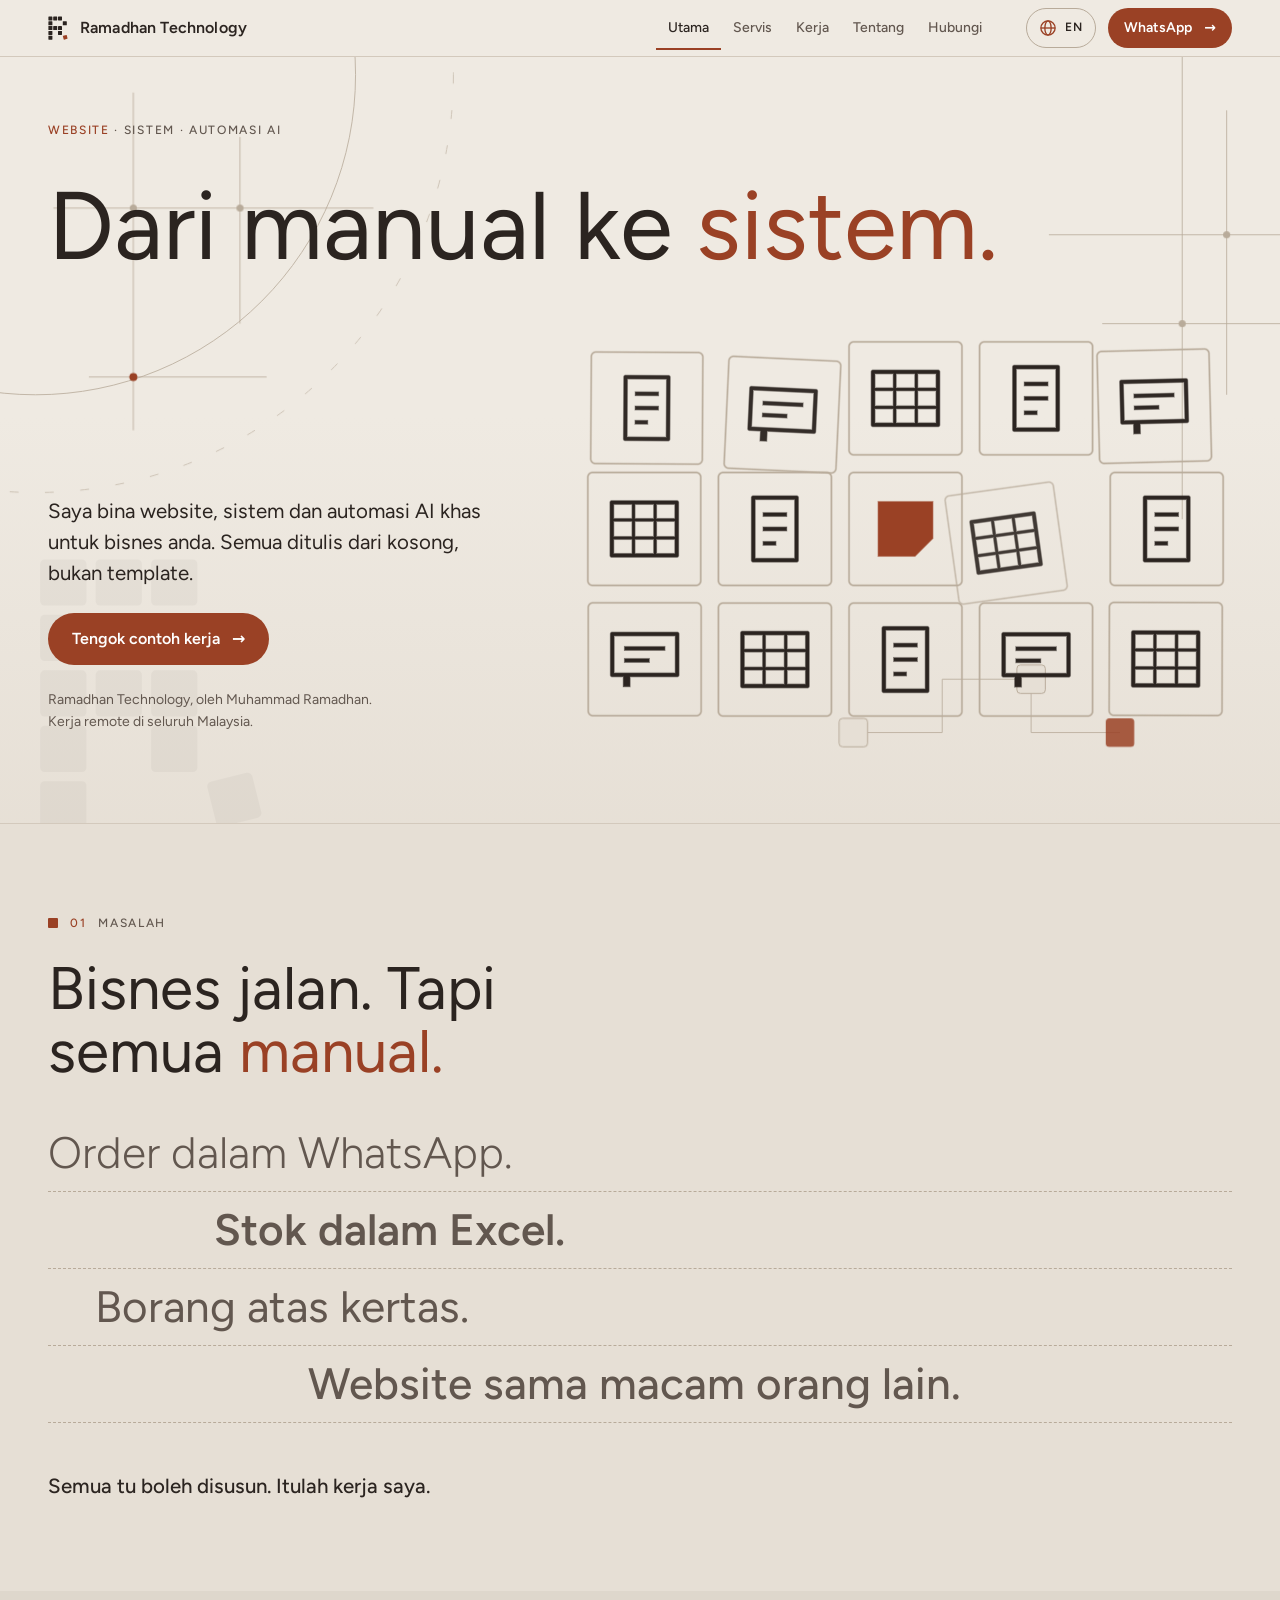
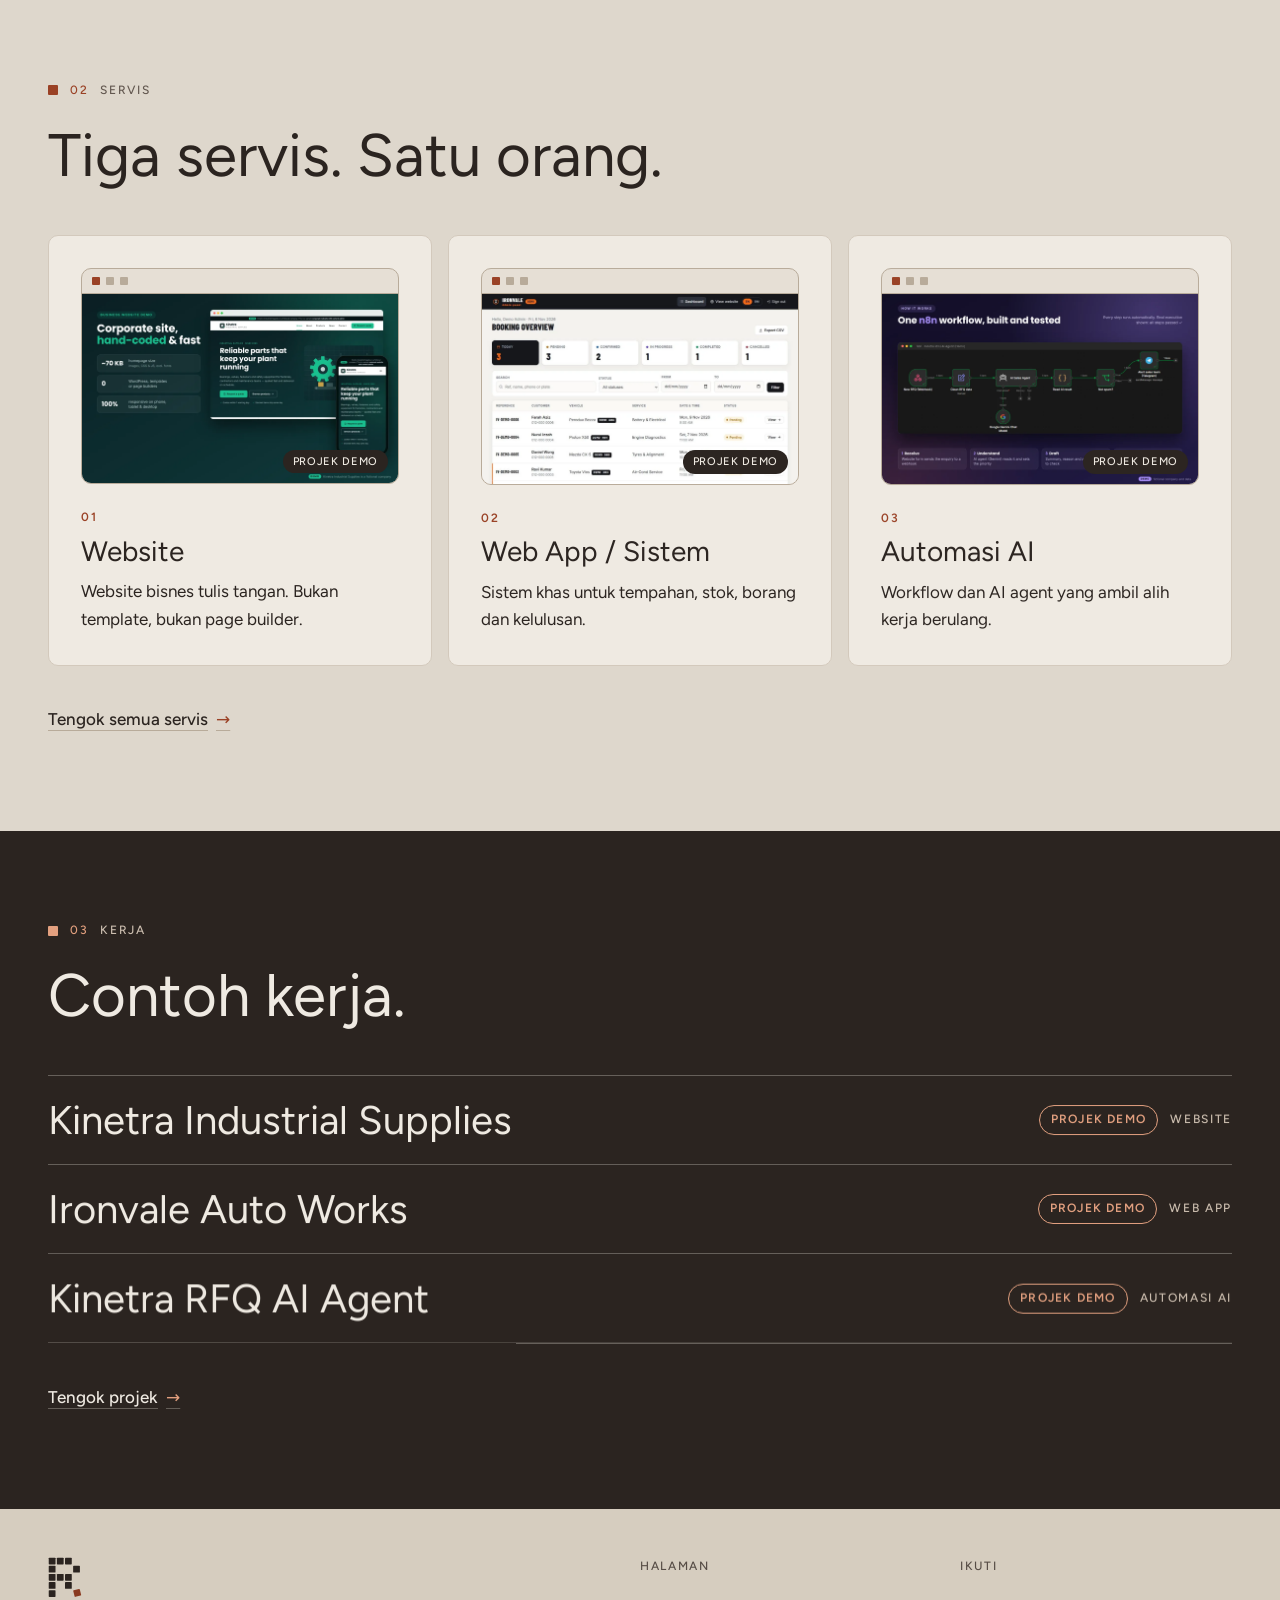
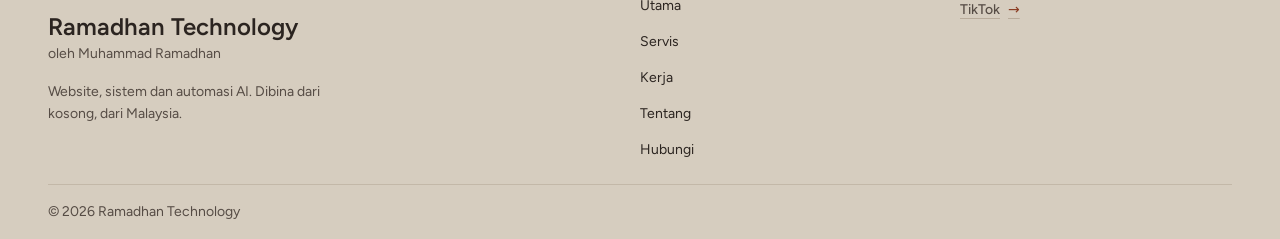
==== commit ca23fe2b: "Update site" ====
--- a/ms/index.html
+++ b/ms/index.html
@@ -14,6 +14,8 @@
   <link rel="alternate" hreflang="ms" href="https://ramadhan-technology.github.io/ms/">
   <link rel="alternate" hreflang="x-default" href="https://ramadhan-technology.github.io/">
   <meta name="theme-color" content="#E6DFD5">
+  <!-- Google Search Console ownership check for https://ramadhan-technology.github.io/ (added 2026-11-15). Keep it: removing it can undo the verification. -->
+  <meta name="google-site-verification" content="Y5rKzQmZVrJzftSirqtqzZpSvb0yGM497enElyfdAQU">
 
   <!-- Icons: SVG for browser tabs, PNG for iPhone home screens, manifest for Android "add to home screen". -->
   <link rel="icon" href="../assets/img/logo/favicon.svg" type="image/svg+xml">
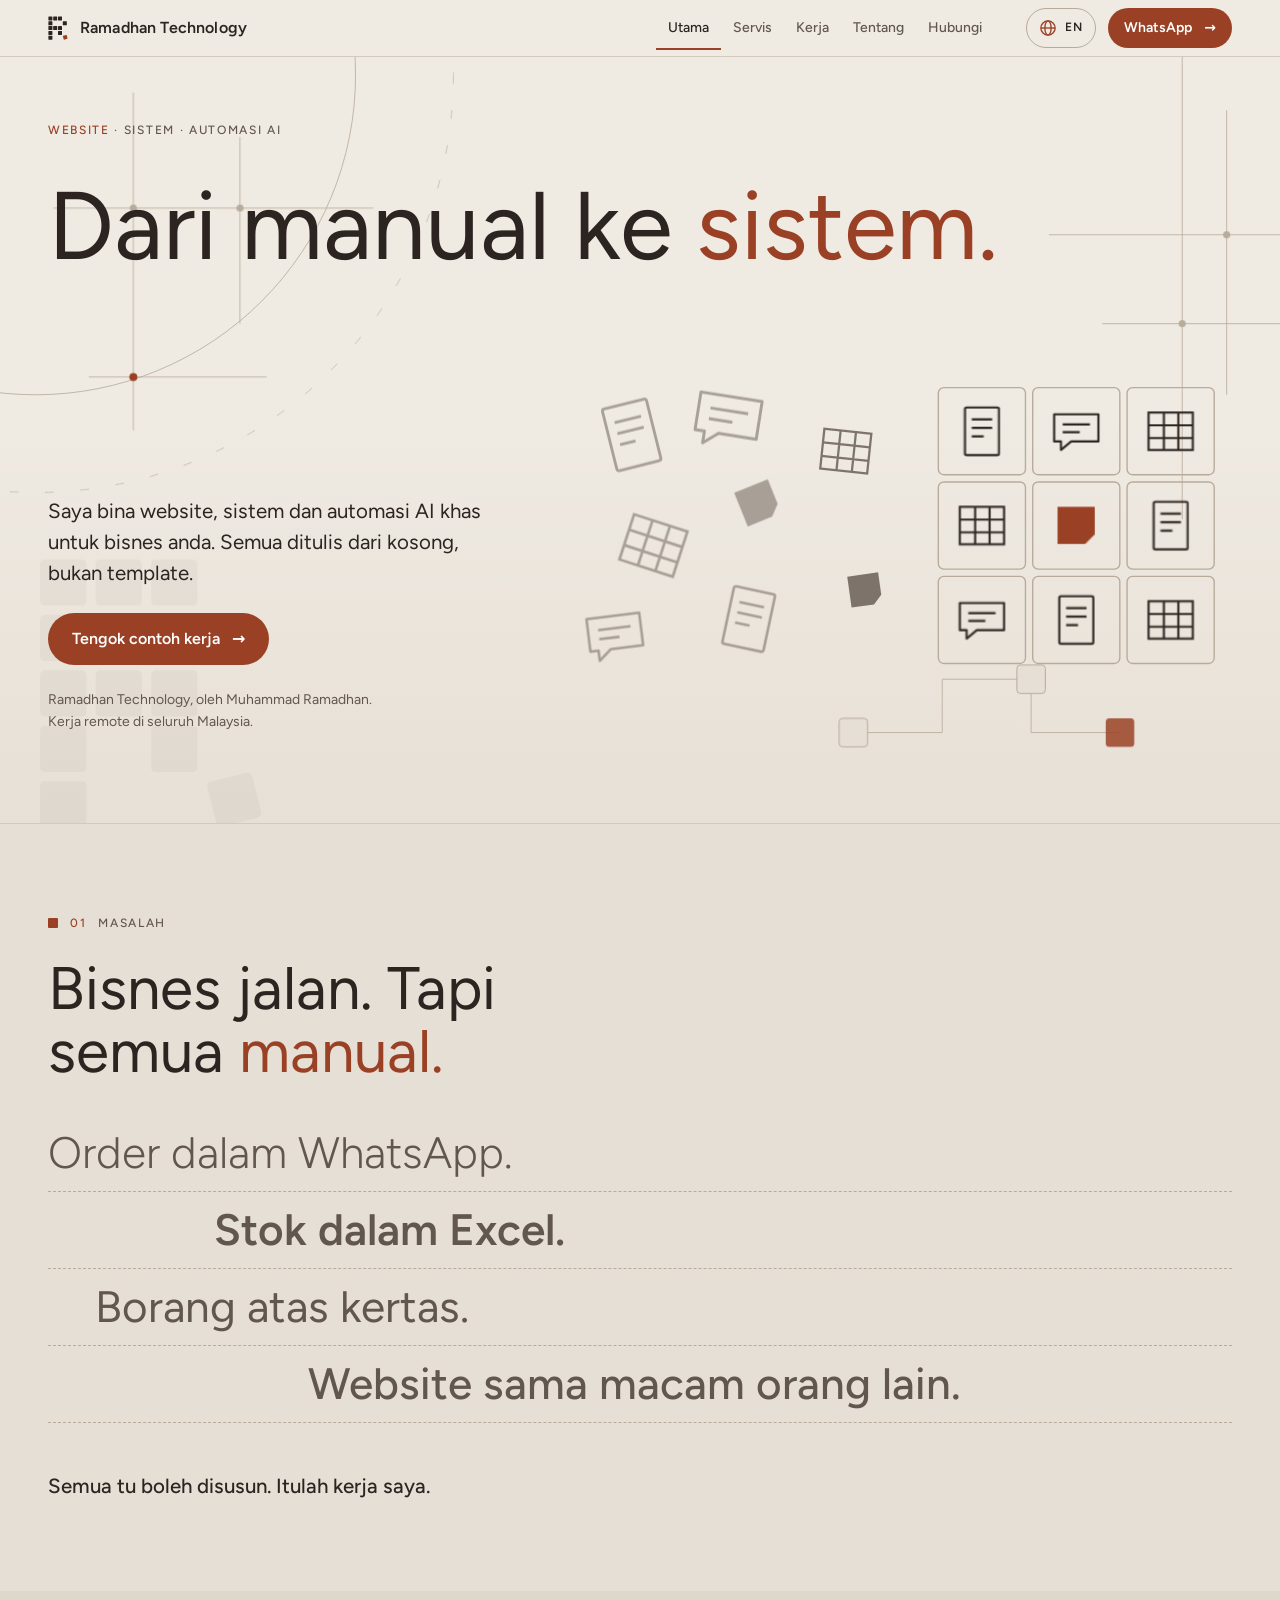
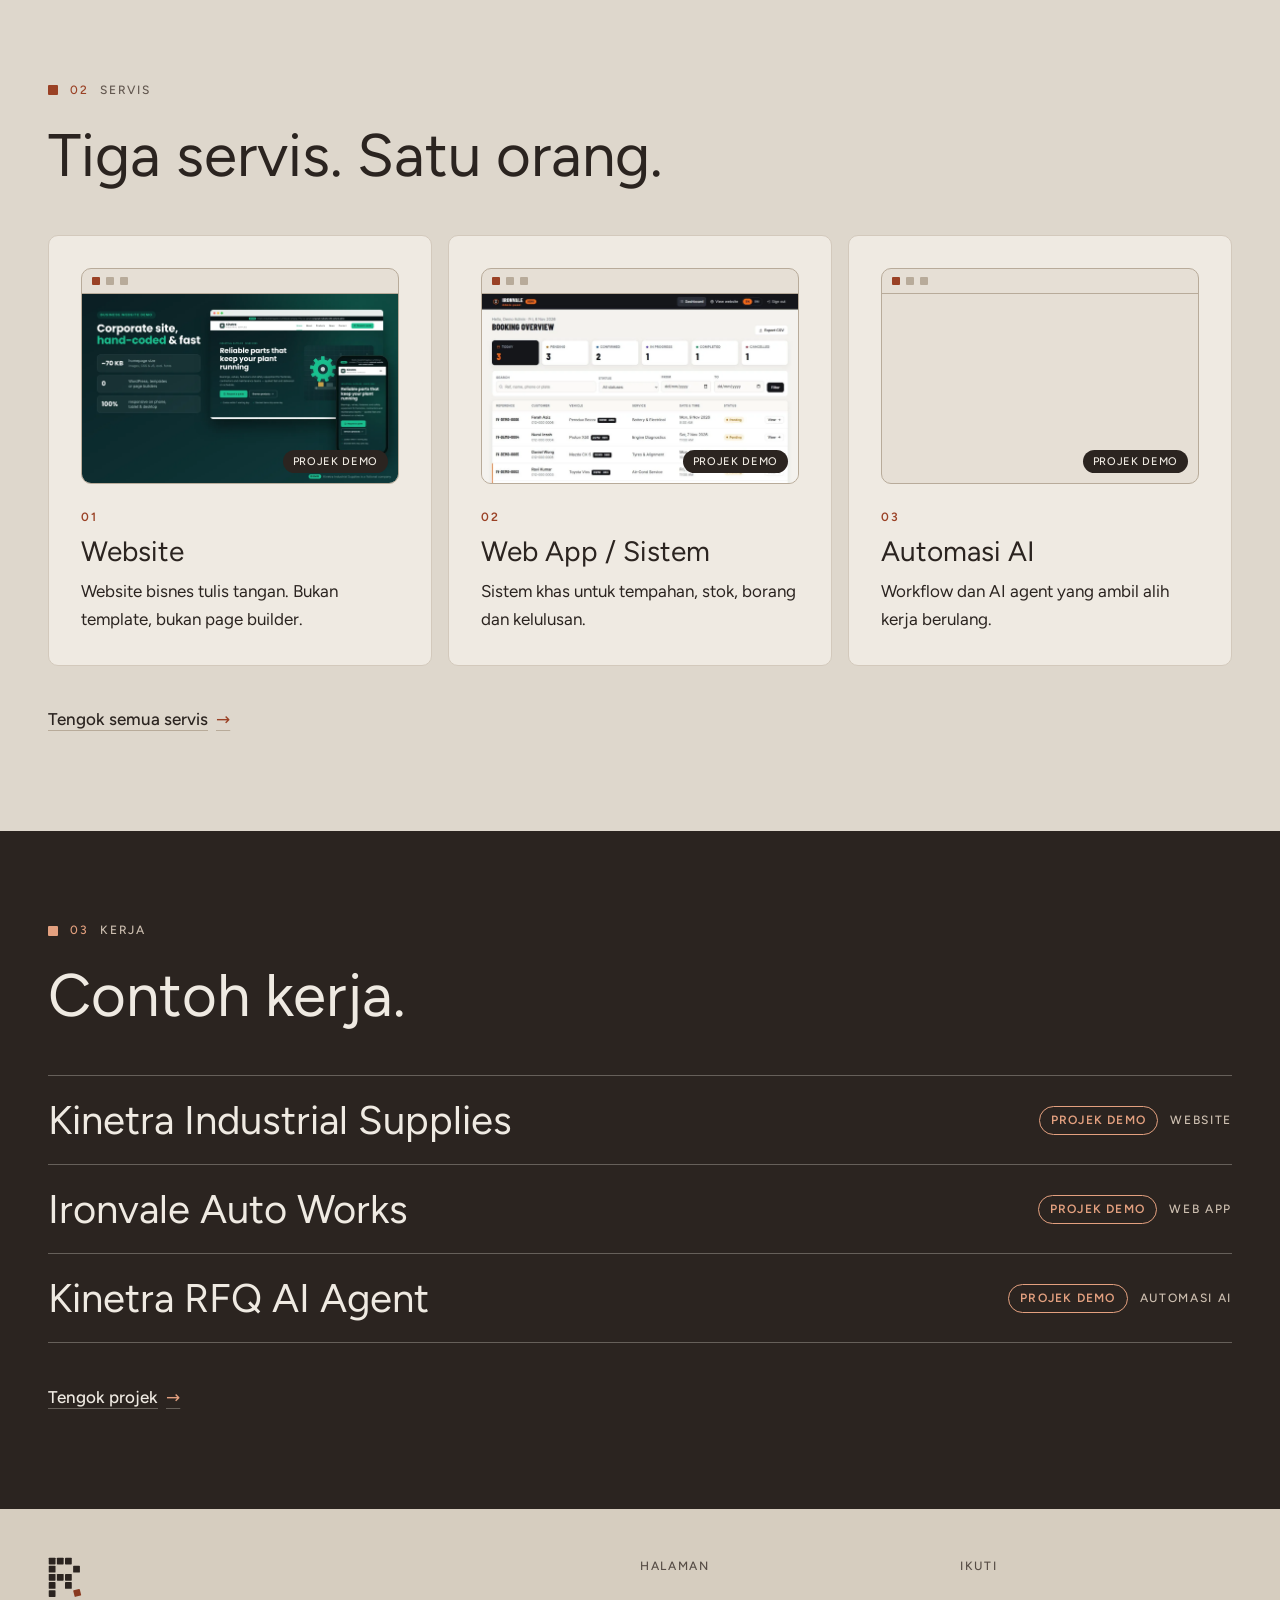
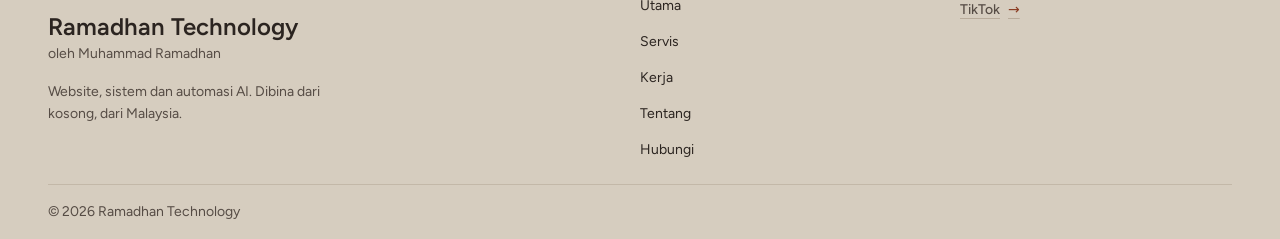
==== commit 808dd18e: "Update site" ====
--- a/ms/index.html
+++ b/ms/index.html
@@ -5,7 +5,8 @@
   <meta charset="utf-8">
   <meta name="viewport" content="width=device-width, initial-scale=1">
 
-  <title>Ramadhan Technology | Website, sistem dan automasi AI untuk bisnes anda</title>
+  <!-- Page topic first, brand last: search results cut long titles, so the words people search for come first (2026-11-15). -->
+  <title>Buat website, sistem web dan automasi AI untuk bisnes di Malaysia | Ramadhan Technology</title>
   <meta name="description" content="Website, sistem web dan automasi AI khas untuk bisnes di Malaysia. Ditulis dari kosong, bukan template. Kerja remote di seluruh Malaysia.">
 
   <!-- Tells search engines the address of this page and where its other-language twin lives. -->
@@ -25,7 +26,7 @@
   <!-- How the link looks when shared (WhatsApp, TikTok, Facebook, X). The image must be a full address. -->
   <meta property="og:type" content="website">
   <meta property="og:site_name" content="Ramadhan Technology">
-  <meta property="og:title" content="Ramadhan Technology | Website, sistem dan automasi AI untuk bisnes anda">
+  <meta property="og:title" content="Buat website, sistem web dan automasi AI untuk bisnes di Malaysia | Ramadhan Technology">
   <meta property="og:description" content="Website, sistem web dan automasi AI khas untuk bisnes di Malaysia. Ditulis dari kosong, bukan template. Kerja remote di seluruh Malaysia.">
   <meta property="og:url" content="https://ramadhan-technology.github.io/ms/">
   <meta property="og:locale" content="ms_MY">
